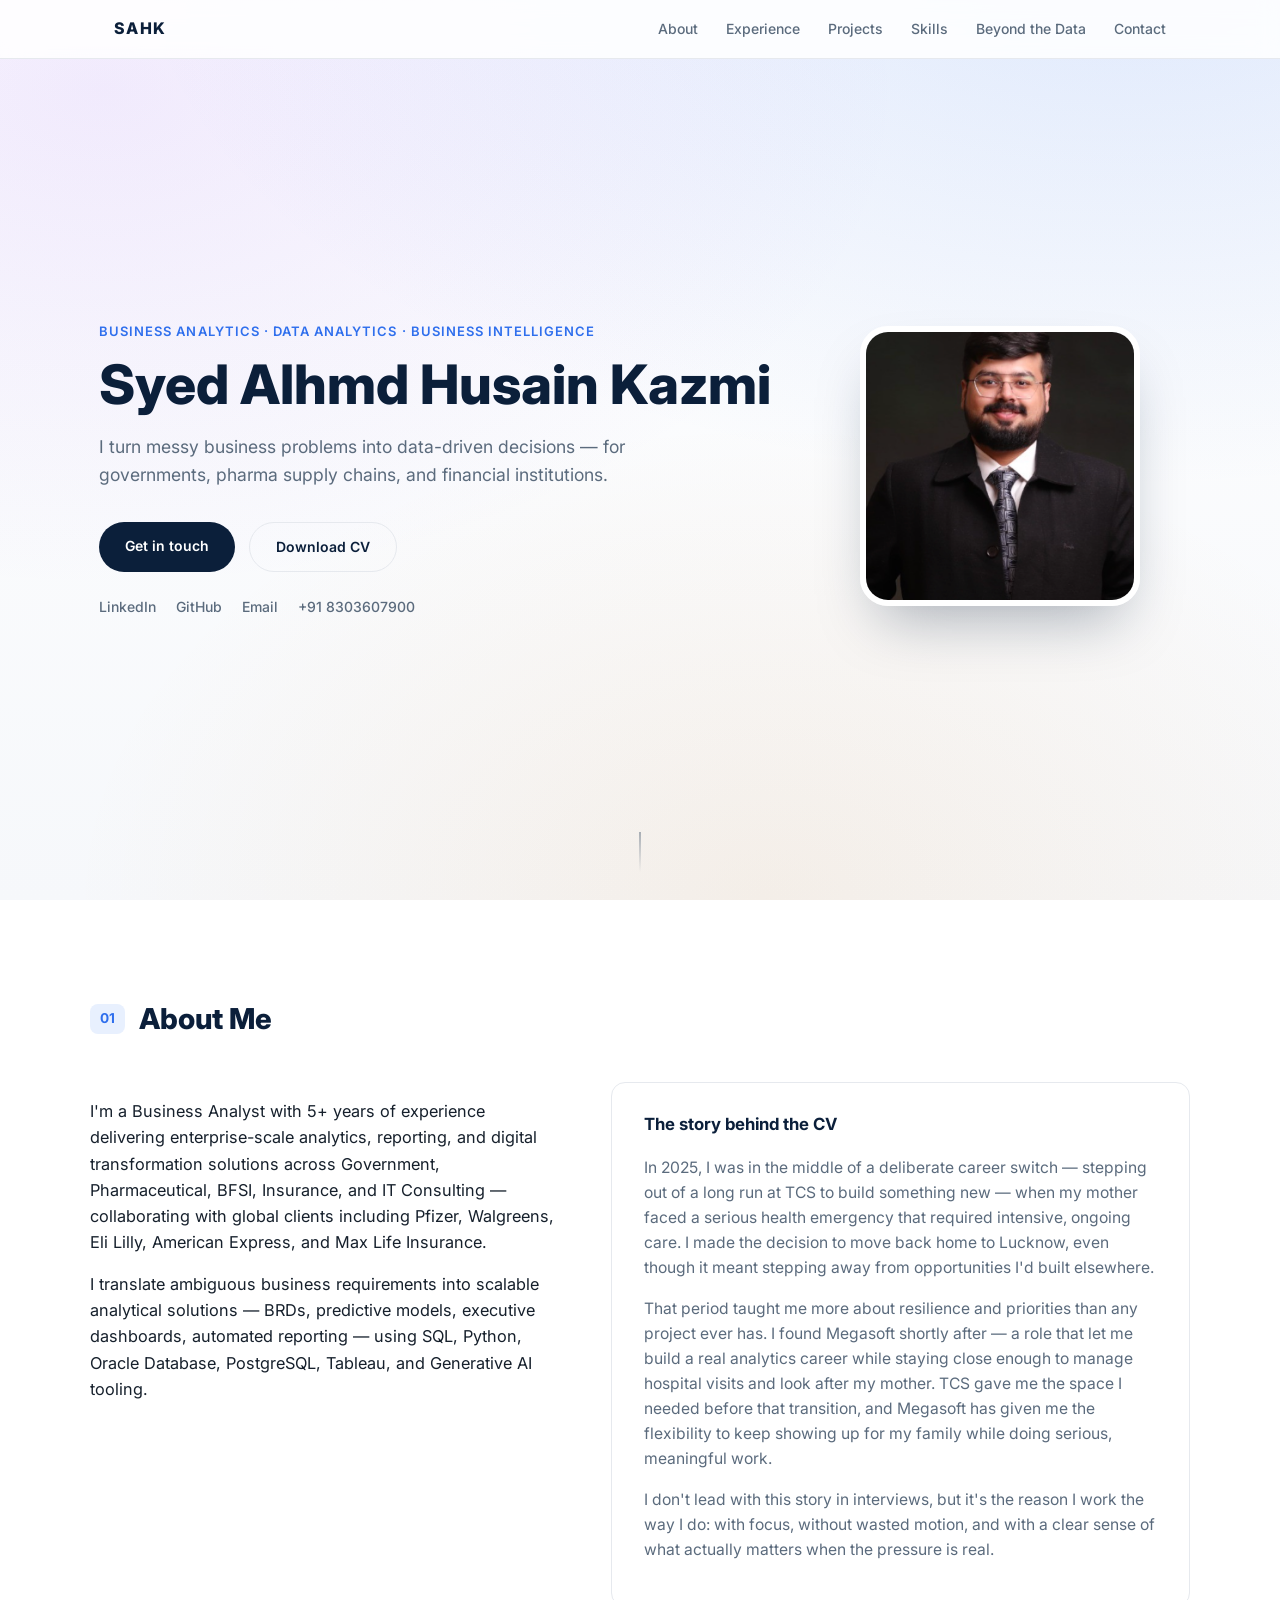
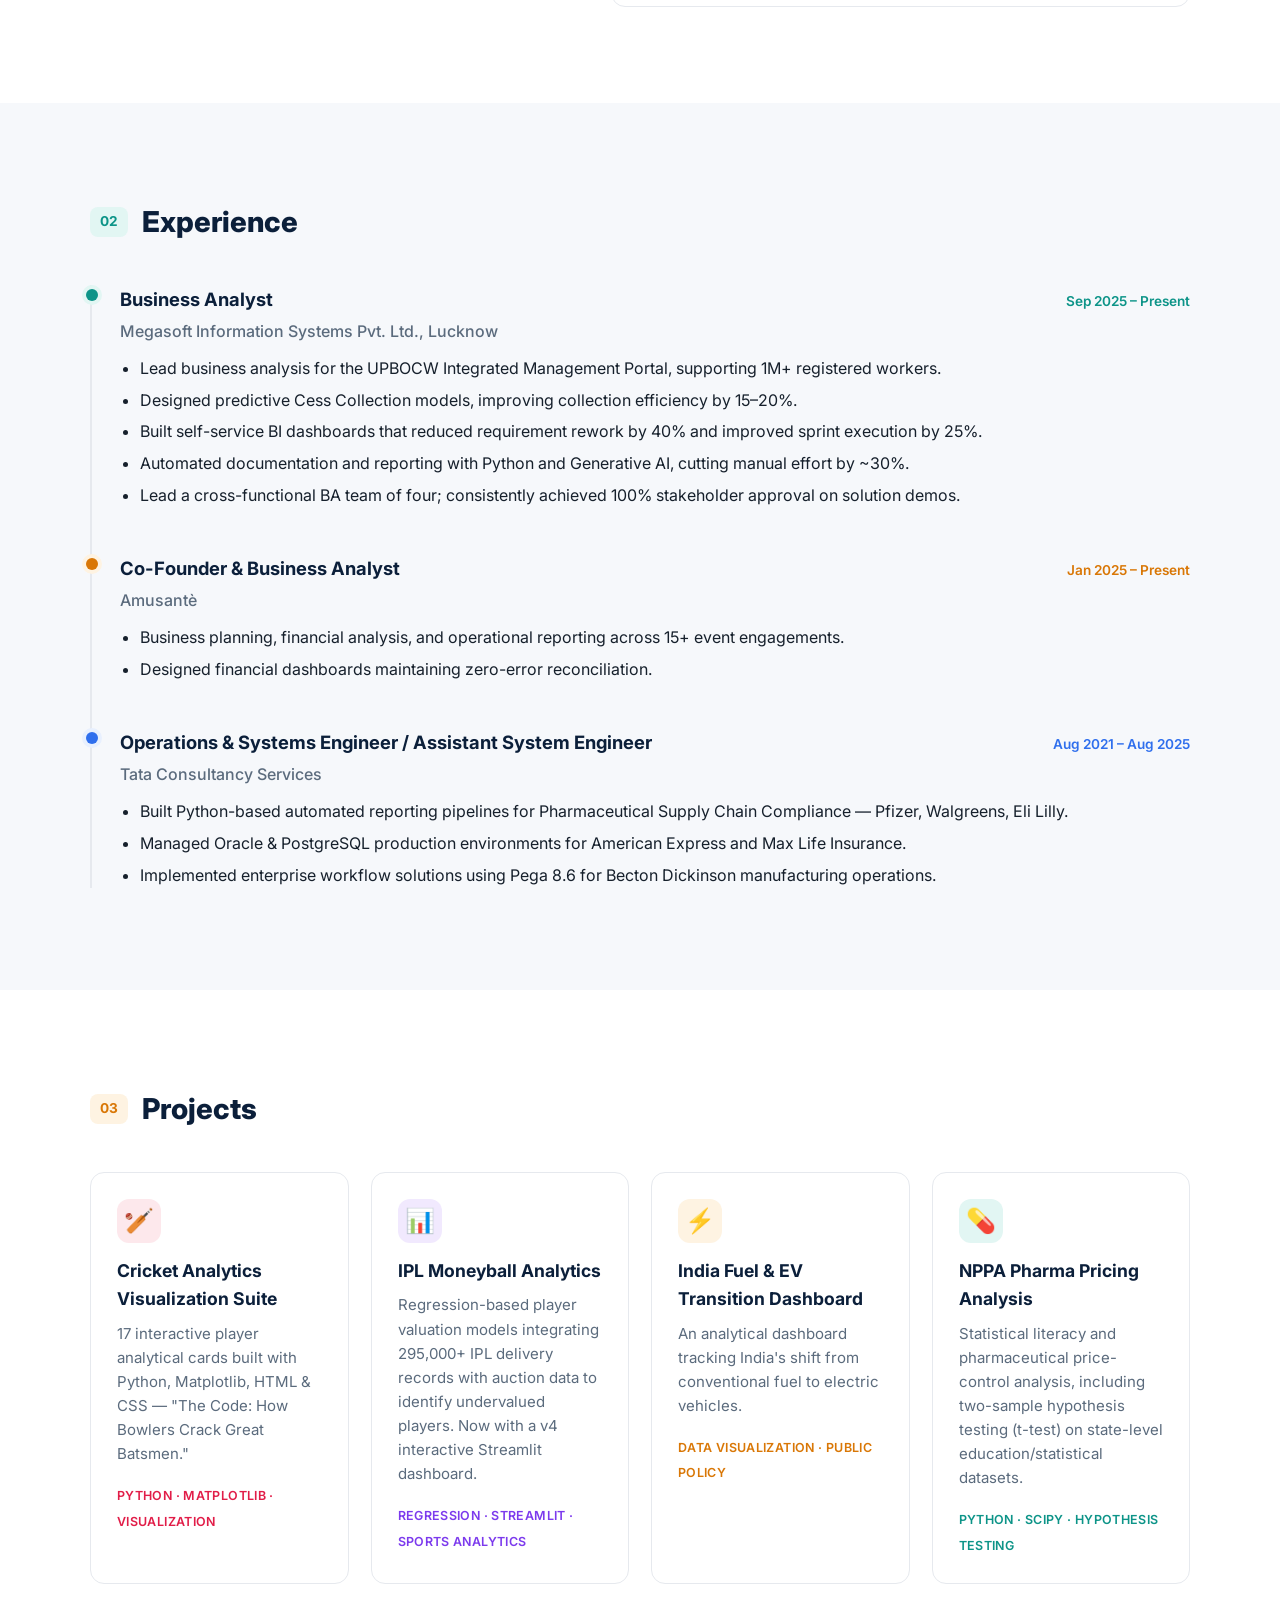
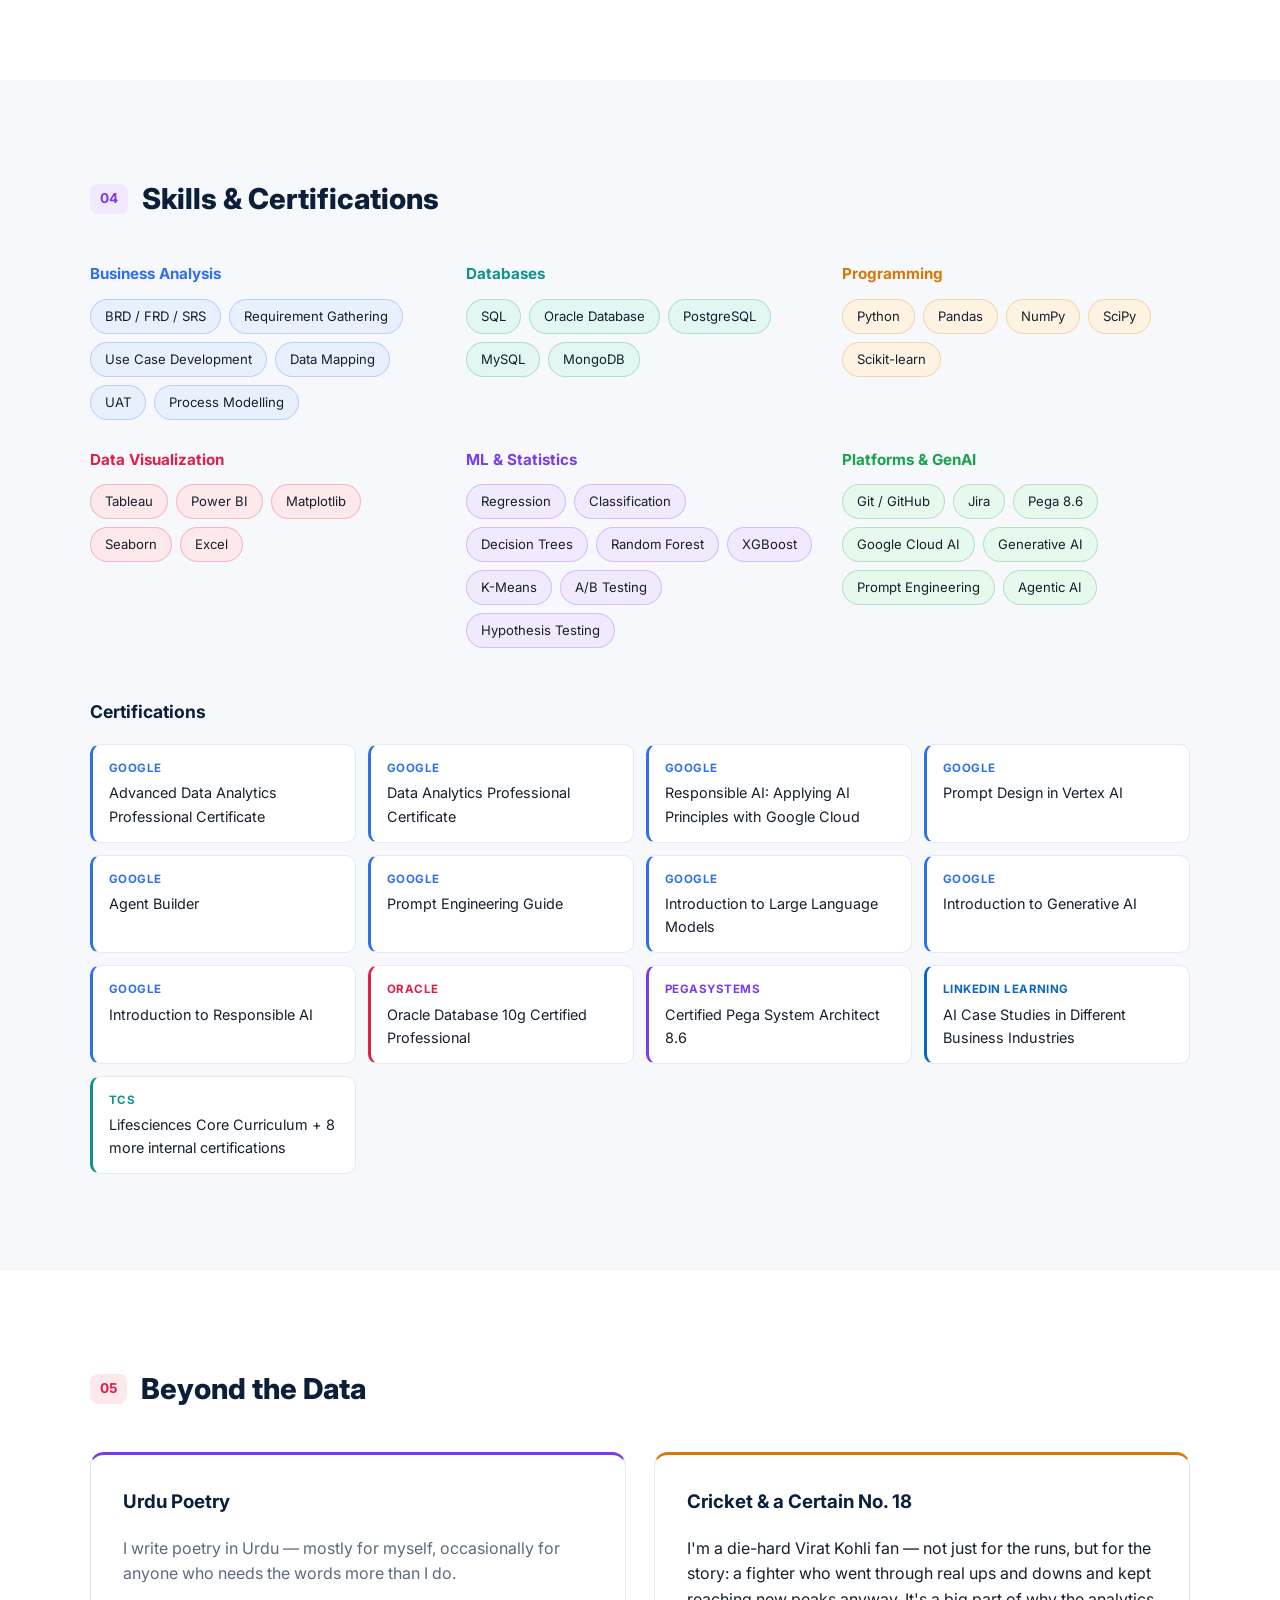
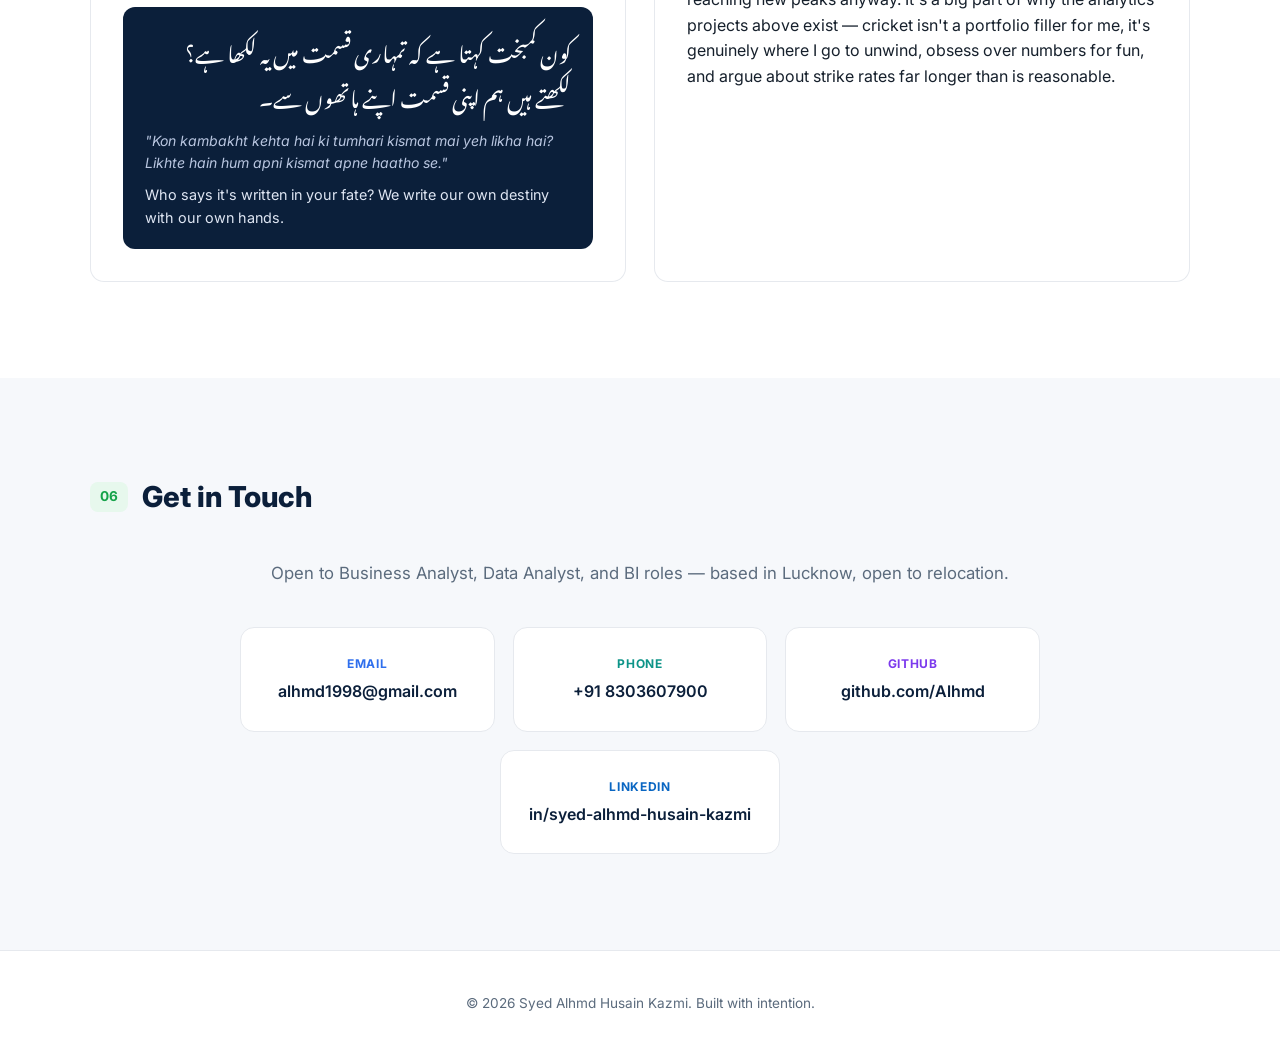
==== index.html @ 547f96f0 "Initial commit: personal portfolio site Business Analyst / Data Analyst / BI portfolio for Syed Alhm" ====
<!DOCTYPE html>
<html lang="en">
<head>
<meta charset="UTF-8">
<meta name="viewport" content="width=device-width, initial-scale=1.0">
<title>Syed Alhmd Husain Kazmi — Business Analyst | Data Analyst | BI</title>
<meta name="description" content="Portfolio of Syed Alhmd Husain Kazmi — Business Analyst, Data Analyst, and Business Intelligence professional.">
<link rel="preconnect" href="https://fonts.googleapis.com">
<link href="https://fonts.googleapis.com/css2?family=Inter:wght@400;500;600;700;800&family=Noto+Nastaliq+Urdu:wght@400;700&display=swap" rel="stylesheet">
<link rel="stylesheet" href="style.css">
</head>
<body>

<nav id="navbar">
  <div class="nav-inner">
    <span class="nav-logo">SAHK</span>
    <ul class="nav-links">
      <li><a href="#about">About</a></li>
      <li><a href="#experience">Experience</a></li>
      <li><a href="#projects">Projects</a></li>
      <li><a href="#skills">Skills</a></li>
      <li><a href="#beyond">Beyond the Data</a></li>
      <li><a href="#contact">Contact</a></li>
    </ul>
    <button id="navToggle" aria-label="Toggle menu">&#9776;</button>
  </div>
</nav>

<header class="hero">
  <div class="hero-inner">
    <div class="hero-text">
      <p class="eyebrow">Business Analytics &middot; Data Analytics &middot; Business Intelligence</p>
      <h1>Syed Alhmd Husain Kazmi</h1>
      <p class="hero-sub">I turn messy business problems into data-driven decisions — for governments, pharma supply chains, and financial institutions.</p>
      <div class="hero-cta">
        <a href="#contact" class="btn btn-primary">Get in touch</a>
        <a href="assets/SAHK_CV.pdf" class="btn btn-outline" download>Download CV</a>
      </div>
      <div class="hero-links">
        <a href="https://www.linkedin.com/in/syed-alhmd-husain-kazmi-605803173" target="_blank" rel="noopener">LinkedIn</a>
        <a href="https://github.com/Alhmd" target="_blank" rel="noopener">GitHub</a>
        <a href="mailto:alhmd1998@gmail.com">Email</a>
        <a href="tel:+918303607900">+91 8303607900</a>
      </div>
    </div>
    <div class="hero-photo">
      <img src="assets/profile.png" alt="Syed Alhmd Husain Kazmi">
    </div>
  </div>
  <div class="hero-scroll">
    <span></span>
  </div>
</header>

<main>

<section id="about" class="section">
  <div class="section-inner">
    <h2 class="section-title"><span class="tag">01</span> About Me</h2>
    <div class="about-grid">
      <div class="about-summary">
        <p>I'm a Business Analyst with 5+ years of experience delivering enterprise-scale analytics, reporting, and digital transformation solutions across Government, Pharmaceutical, BFSI, Insurance, and IT Consulting — collaborating with global clients including Pfizer, Walgreens, Eli Lilly, American Express, and Max Life Insurance.</p>
        <p>I translate ambiguous business requirements into scalable analytical solutions — BRDs, predictive models, executive dashboards, automated reporting — using SQL, Python, Oracle Database, PostgreSQL, Tableau, and Generative AI tooling.</p>
      </div>
      <div class="about-story">
        <h3>The story behind the CV</h3>
        <p>In 2025, I was in the middle of a deliberate career switch — stepping out of a long run at TCS to build something new — when my mother faced a serious health emergency that required intensive, ongoing care. I made the decision to move back home to Lucknow, even though it meant stepping away from opportunities I'd built elsewhere.</p>
        <p>That period taught me more about resilience and priorities than any project ever has. I found Megasoft shortly after — a role that let me build a real analytics career while staying close enough to manage hospital visits and look after my mother. TCS gave me the space I needed before that transition, and Megasoft has given me the flexibility to keep showing up for my family while doing serious, meaningful work.</p>
        <p>I don't lead with this story in interviews, but it's the reason I work the way I do: with focus, without wasted motion, and with a clear sense of what actually matters when the pressure is real.</p>
      </div>
    </div>
  </div>
</section>

<section id="experience" class="section section-alt">
  <div class="section-inner">
    <h2 class="section-title"><span class="tag">02</span> Experience</h2>
    <div class="timeline">

      <div class="timeline-item">
        <div class="timeline-marker"></div>
        <div class="timeline-content">
          <div class="timeline-head">
            <h3>Business Analyst</h3>
            <span class="timeline-date">Sep 2025 &ndash; Present</span>
          </div>
          <p class="timeline-org">Megasoft Information Systems Pvt. Ltd., Lucknow</p>
          <ul>
            <li>Lead business analysis for the UPBOCW Integrated Management Portal, supporting 1M+ registered workers.</li>
            <li>Designed predictive Cess Collection models, improving collection efficiency by 15&ndash;20%.</li>
            <li>Built self-service BI dashboards that reduced requirement rework by 40% and improved sprint execution by 25%.</li>
            <li>Automated documentation and reporting with Python and Generative AI, cutting manual effort by ~30%.</li>
            <li>Lead a cross-functional BA team of four; consistently achieved 100% stakeholder approval on solution demos.</li>
          </ul>
        </div>
      </div>

      <div class="timeline-item">
        <div class="timeline-marker"></div>
        <div class="timeline-content">
          <div class="timeline-head">
            <h3>Co-Founder &amp; Business Analyst</h3>
            <span class="timeline-date">Jan 2025 &ndash; Present</span>
          </div>
          <p class="timeline-org">Amusant&egrave;</p>
          <ul>
            <li>Business planning, financial analysis, and operational reporting across 15+ event engagements.</li>
            <li>Designed financial dashboards maintaining zero-error reconciliation.</li>
          </ul>
        </div>
      </div>

      <div class="timeline-item">
        <div class="timeline-marker"></div>
        <div class="timeline-content">
          <div class="timeline-head">
            <h3>Operations &amp; Systems Engineer / Assistant System Engineer</h3>
            <span class="timeline-date">Aug 2021 &ndash; Aug 2025</span>
          </div>
          <p class="timeline-org">Tata Consultancy Services</p>
          <ul>
            <li>Built Python-based automated reporting pipelines for Pharmaceutical Supply Chain Compliance &mdash; Pfizer, Walgreens, Eli Lilly.</li>
            <li>Managed Oracle &amp; PostgreSQL production environments for American Express and Max Life Insurance.</li>
            <li>Implemented enterprise workflow solutions using Pega 8.6 for Becton Dickinson manufacturing operations.</li>
          </ul>
        </div>
      </div>

    </div>
  </div>
</section>

<section id="projects" class="section">
  <div class="section-inner">
    <h2 class="section-title"><span class="tag">03</span> Projects</h2>
    <div class="project-grid">

      <a class="project-card" href="https://github.com/Alhmd/cricket-analytics" target="_blank" rel="noopener">
        <div class="project-card-top">
          <span class="project-icon icon-coral">🏏</span>
          <span class="project-link-arrow">&rarr;</span>
        </div>
        <h3>Cricket Analytics Visualization Suite</h3>
        <p>17 interactive player analytical cards built with Python, Matplotlib, HTML &amp; CSS &mdash; "The Code: How Bowlers Crack Great Batsmen."</p>
        <span class="project-tag tag-coral">Python &middot; Matplotlib &middot; Visualization</span>
      </a>

      <a class="project-card" href="https://github.com/Alhmd/ipl-moneyball" target="_blank" rel="noopener">
        <div class="project-card-top">
          <span class="project-icon icon-violet">📊</span>
          <span class="project-link-arrow">&rarr;</span>
        </div>
        <h3>IPL Moneyball Analytics</h3>
        <p>Regression-based player valuation models integrating 295,000+ IPL delivery records with auction data to identify undervalued players. Now with a v4 interactive Streamlit dashboard.</p>
        <span class="project-tag tag-violet">Regression &middot; Streamlit &middot; Sports Analytics</span>
      </a>

      <a class="project-card" href="https://github.com/Alhmd/india-fuel-ev" target="_blank" rel="noopener">
        <div class="project-card-top">
          <span class="project-icon icon-amber">⚡</span>
          <span class="project-link-arrow">&rarr;</span>
        </div>
        <h3>India Fuel &amp; EV Transition Dashboard</h3>
        <p>An analytical dashboard tracking India's shift from conventional fuel to electric vehicles.</p>
        <span class="project-tag tag-amber">Data Visualization &middot; Public Policy</span>
      </a>

      <div class="project-card project-card-static">
        <div class="project-card-top">
          <span class="project-icon icon-teal">💊</span>
        </div>
        <h3>NPPA Pharma Pricing Analysis</h3>
        <p>Statistical literacy and pharmaceutical price-control analysis, including two-sample hypothesis testing (t-test) on state-level education/statistical datasets.</p>
        <span class="project-tag tag-teal">Python &middot; SciPy &middot; Hypothesis Testing</span>
      </div>

    </div>
  </div>
</section>

<section id="skills" class="section section-alt">
  <div class="section-inner">
    <h2 class="section-title"><span class="tag">04</span> Skills &amp; Certifications</h2>

    <div class="skills-grid">
      <div class="skill-group skill-blue">
        <h3>Business Analysis</h3>
        <div class="pill-row">
          <span class="pill">BRD / FRD / SRS</span>
          <span class="pill">Requirement Gathering</span>
          <span class="pill">Use Case Development</span>
          <span class="pill">Data Mapping</span>
          <span class="pill">UAT</span>
          <span class="pill">Process Modelling</span>
        </div>
      </div>
      <div class="skill-group skill-teal">
        <h3>Databases</h3>
        <div class="pill-row">
          <span class="pill">SQL</span>
          <span class="pill">Oracle Database</span>
          <span class="pill">PostgreSQL</span>
          <span class="pill">MySQL</span>
          <span class="pill">MongoDB</span>
        </div>
      </div>
      <div class="skill-group skill-amber">
        <h3>Programming</h3>
        <div class="pill-row">
          <span class="pill">Python</span>
          <span class="pill">Pandas</span>
          <span class="pill">NumPy</span>
          <span class="pill">SciPy</span>
          <span class="pill">Scikit-learn</span>
        </div>
      </div>
      <div class="skill-group skill-coral">
        <h3>Data Visualization</h3>
        <div class="pill-row">
          <span class="pill">Tableau</span>
          <span class="pill">Power BI</span>
          <span class="pill">Matplotlib</span>
          <span class="pill">Seaborn</span>
          <span class="pill">Excel</span>
        </div>
      </div>
      <div class="skill-group skill-violet">
        <h3>ML &amp; Statistics</h3>
        <div class="pill-row">
          <span class="pill">Regression</span>
          <span class="pill">Classification</span>
          <span class="pill">Decision Trees</span>
          <span class="pill">Random Forest</span>
          <span class="pill">XGBoost</span>
          <span class="pill">K-Means</span>
          <span class="pill">A/B Testing</span>
          <span class="pill">Hypothesis Testing</span>
        </div>
      </div>
      <div class="skill-group skill-green">
        <h3>Platforms &amp; GenAI</h3>
        <div class="pill-row">
          <span class="pill">Git / GitHub</span>
          <span class="pill">Jira</span>
          <span class="pill">Pega 8.6</span>
          <span class="pill">Google Cloud AI</span>
          <span class="pill">Generative AI</span>
          <span class="pill">Prompt Engineering</span>
          <span class="pill">Agentic AI</span>
        </div>
      </div>
    </div>

    <h3 class="cert-heading">Certifications</h3>
    <div class="cert-grid">
      <div class="cert-item"><span class="cert-org cert-google">Google</span>Advanced Data Analytics Professional Certificate</div>
      <div class="cert-item"><span class="cert-org cert-google">Google</span>Data Analytics Professional Certificate</div>
      <div class="cert-item"><span class="cert-org cert-google">Google</span>Responsible AI: Applying AI Principles with Google Cloud</div>
      <div class="cert-item"><span class="cert-org cert-google">Google</span>Prompt Design in Vertex AI</div>
      <div class="cert-item"><span class="cert-org cert-google">Google</span>Agent Builder</div>
      <div class="cert-item"><span class="cert-org cert-google">Google</span>Prompt Engineering Guide</div>
      <div class="cert-item"><span class="cert-org cert-google">Google</span>Introduction to Large Language Models</div>
      <div class="cert-item"><span class="cert-org cert-google">Google</span>Introduction to Generative AI</div>
      <div class="cert-item"><span class="cert-org cert-google">Google</span>Introduction to Responsible AI</div>
      <div class="cert-item"><span class="cert-org cert-oracle">Oracle</span>Oracle Database 10g Certified Professional</div>
      <div class="cert-item"><span class="cert-org cert-pega">Pegasystems</span>Certified Pega System Architect 8.6</div>
      <div class="cert-item"><span class="cert-org cert-linkedin">LinkedIn Learning</span>AI Case Studies in Different Business Industries</div>
      <div class="cert-item"><span class="cert-org cert-tcs">TCS</span>Lifesciences Core Curriculum + 8 more internal certifications</div>
    </div>
  </div>
</section>

<section id="beyond" class="section">
  <div class="section-inner">
    <h2 class="section-title"><span class="tag">05</span> Beyond the Data</h2>
    <div class="beyond-grid">

      <div class="beyond-card">
        <h3>Urdu Poetry</h3>
        <p class="beyond-lead">I write poetry in Urdu — mostly for myself, occasionally for anyone who needs the words more than I do.</p>
        <blockquote class="urdu-quote">
          <p class="urdu" lang="ur" dir="rtl">کون کمبخت کہتا ہے کہ تمہاری قسمت میں یہ لکھا ہے؟<br>لکھتے ہیں ہم اپنی قسمت اپنے ہاتھوں سے۔</p>
          <p class="translit">"Kon kambakht kehta hai ki tumhari kismat mai yeh likha hai? Likhte hain hum apni kismat apne haatho se."</p>
          <p class="translation">Who says it's written in your fate? We write our own destiny with our own hands.</p>
        </blockquote>
      </div>

      <div class="beyond-card">
        <h3>Cricket &amp; a Certain No. 18</h3>
        <p>I'm a die-hard Virat Kohli fan &mdash; not just for the runs, but for the story: a fighter who went through real ups and downs and kept reaching new peaks anyway. It's a big part of why the analytics projects above exist &mdash; cricket isn't a portfolio filler for me, it's genuinely where I go to unwind, obsess over numbers for fun, and argue about strike rates far longer than is reasonable.</p>
      </div>

    </div>
  </div>
</section>

<section id="contact" class="section section-alt">
  <div class="section-inner contact-inner">
    <h2 class="section-title"><span class="tag">06</span> Get in Touch</h2>
    <p class="contact-lead">Open to Business Analyst, Data Analyst, and BI roles &mdash; based in Lucknow, open to relocation.</p>
    <div class="contact-grid">
      <a href="mailto:alhmd1998@gmail.com" class="contact-card contact-1">
        <span class="contact-label">Email</span>
        <span class="contact-value">alhmd1998@gmail.com</span>
      </a>
      <a href="tel:+918303607900" class="contact-card contact-2">
        <span class="contact-label">Phone</span>
        <span class="contact-value">+91 8303607900</span>
      </a>
      <a href="https://github.com/Alhmd" target="_blank" rel="noopener" class="contact-card contact-4">
        <span class="contact-label">GitHub</span>
        <span class="contact-value">github.com/Alhmd</span>
      </a>
      <a href="https://www.linkedin.com/in/syed-alhmd-husain-kazmi-605803173" target="_blank" rel="noopener" class="contact-card contact-3">
        <span class="contact-label">LinkedIn</span>
        <span class="contact-value">in/syed-alhmd-husain-kazmi</span>
      </a>
    </div>
  </div>
</section>

</main>

<footer class="site-footer">
  <p>&copy; <span id="year"></span> Syed Alhmd Husain Kazmi. Built with intention.</p>
</footer>

<script src="script.js"></script>
</body>
</html>
---- style.css ----
:root {
  --navy: #0b1f3a;
  --navy-deep: #060f1f;
  --accent: #2f6fed;
  --accent-soft: #e8f0fe;
  --ink: #16202c;
  --muted: #5b6b7d;
  --line: #e6e9ee;
  --paper: #ffffff;
  --paper-alt: #f6f8fb;
  --radius: 14px;
  --maxw: 1100px;

  /* Extended accent palette */
  --blue: #2f6fed;       --blue-soft: #e8f0fe;
  --teal: #0d9488;       --teal-soft: #e2f6f3;
  --amber: #d97706;      --amber-soft: #fef3e2;
  --coral: #e11d48;      --coral-soft: #fde8ec;
  --violet: #7c3aed;     --violet-soft: #f1e9fe;
  --green: #16a34a;      --green-soft: #e7f8ed;
}

* { box-sizing: border-box; }
html { scroll-behavior: smooth; }

body {
  margin: 0;
  font-family: 'Inter', -apple-system, BlinkMacSystemFont, sans-serif;
  color: var(--ink);
  background: var(--paper);
  line-height: 1.6;
}

a { color: inherit; text-decoration: none; }

/* Nav */
#navbar {
  position: fixed;
  top: 0; left: 0; right: 0;
  z-index: 100;
  background: rgba(255,255,255,0.85);
  backdrop-filter: blur(10px);
  border-bottom: 1px solid var(--line);
}
.nav-inner {
  max-width: var(--maxw);
  margin: 0 auto;
  padding: 16px 24px;
  display: flex;
  align-items: center;
  justify-content: space-between;
}
.nav-logo {
  font-weight: 800;
  letter-spacing: 0.08em;
  color: var(--navy);
}
.nav-links {
  list-style: none;
  display: flex;
  gap: 28px;
  margin: 0; padding: 0;
}
.nav-links a {
  font-size: 14px;
  font-weight: 500;
  color: var(--muted);
  transition: color 0.15s;
}
.nav-links a:hover { color: var(--accent); }
#navToggle {
  display: none;
  background: none;
  border: none;
  font-size: 22px;
  cursor: pointer;
  color: var(--navy);
}

@media (max-width: 780px) {
  .nav-links {
    position: fixed;
    top: 58px; right: 0;
    background: var(--paper);
    flex-direction: column;
    gap: 0;
    width: 220px;
    border: 1px solid var(--line);
    border-radius: 0 0 0 12px;
    transform: translateX(100%);
    transition: transform 0.25s ease;
  }
  .nav-links.open { transform: translateX(0); }
  .nav-links li { padding: 14px 20px; border-bottom: 1px solid var(--line); }
  #navToggle { display: block; }
}

/* Hero */
.hero {
  position: relative;
  min-height: 100vh;
  display: flex;
  align-items: center;
  background:
    radial-gradient(1000px 560px at 88% -8%, rgba(47,111,237,0.16), transparent),
    radial-gradient(800px 500px at 8% 10%, rgba(124,58,237,0.10), transparent),
    radial-gradient(700px 480px at 60% 100%, rgba(217,119,6,0.08), transparent),
    linear-gradient(180deg, #ffffff 0%, #f6f8fb 100%);
  padding: 100px 24px 60px;
}
.hero-inner {
  max-width: var(--maxw);
  margin: 0 auto;
  display: grid;
  grid-template-columns: 1.3fr 0.7fr;
  gap: 48px;
  align-items: center;
}
.eyebrow {
  color: var(--accent);
  font-weight: 600;
  font-size: 13px;
  letter-spacing: 0.08em;
  text-transform: uppercase;
  margin: 0 0 14px;
}
.hero h1 {
  font-size: clamp(2.2rem, 5vw, 3.4rem);
  font-weight: 800;
  margin: 0 0 18px;
  color: var(--navy);
  line-height: 1.1;
}
.hero-sub {
  font-size: 1.1rem;
  color: var(--muted);
  max-width: 560px;
  margin: 0 0 32px;
}
.hero-cta { display: flex; gap: 14px; flex-wrap: wrap; margin-bottom: 24px; }
.btn {
  display: inline-block;
  padding: 13px 26px;
  border-radius: 999px;
  font-weight: 600;
  font-size: 14px;
  transition: transform 0.15s, box-shadow 0.15s;
}
.btn-primary {
  background: var(--navy);
  color: #fff;
}
.btn-primary:hover { transform: translateY(-2px); box-shadow: 0 10px 20px rgba(11,31,58,0.25); }
.btn-outline {
  border: 1.5px solid var(--line);
  color: var(--navy);
}
.btn-outline:hover { border-color: var(--accent); color: var(--accent); }
.hero-links { display: flex; gap: 20px; flex-wrap: wrap; }
.hero-links a {
  font-size: 14px;
  font-weight: 500;
  color: var(--muted);
  border-bottom: 1px solid transparent;
}
.hero-links a:hover { color: var(--accent); border-color: var(--accent); }

.hero-photo {
  justify-self: center;
}
.hero-photo img {
  width: 280px;
  height: 280px;
  object-fit: cover;
  border-radius: 28px;
  box-shadow: 0 30px 60px -20px rgba(11,31,58,0.35);
  border: 6px solid #fff;
}

.hero-scroll {
  position: absolute;
  bottom: 28px; left: 50%;
  transform: translateX(-50%);
}
.hero-scroll span {
  display: block;
  width: 1px; height: 40px;
  background: linear-gradient(var(--muted), transparent);
  animation: scrollpulse 1.8s infinite;
}
@keyframes scrollpulse {
  0% { opacity: 0.2; }
  50% { opacity: 1; }
  100% { opacity: 0.2; }
}

@media (max-width: 780px) {
  .hero-inner { grid-template-columns: 1fr; text-align: center; }
  .hero-cta, .hero-links { justify-content: center; }
  .hero-photo img { width: 200px; height: 200px; }
}

/* Sections */
.section { padding: 96px 24px; }
.section-alt { background: var(--paper-alt); }
.section-inner { max-width: var(--maxw); margin: 0 auto; }
.section-title {
  display: flex;
  align-items: center;
  gap: 14px;
  font-size: 1.8rem;
  font-weight: 800;
  color: var(--navy);
  margin: 0 0 40px;
}
.tag {
  font-size: 0.85rem;
  font-weight: 700;
  color: var(--accent);
  background: var(--accent-soft);
  padding: 4px 10px;
  border-radius: 8px;
}
main .section:nth-of-type(1) .tag { color: var(--blue);   background: var(--blue-soft); }
main .section:nth-of-type(2) .tag { color: var(--teal);   background: var(--teal-soft); }
main .section:nth-of-type(3) .tag { color: var(--amber);  background: var(--amber-soft); }
main .section:nth-of-type(4) .tag { color: var(--violet); background: var(--violet-soft); }
main .section:nth-of-type(5) .tag { color: var(--coral);  background: var(--coral-soft); }
main .section:nth-of-type(6) .tag { color: var(--green);  background: var(--green-soft); }

/* About */
.about-grid {
  display: grid;
  grid-template-columns: 0.9fr 1.1fr;
  gap: 48px;
}
.about-summary p { color: var(--ink); font-size: 1.02rem; }
.about-story {
  background: var(--paper);
  border: 1px solid var(--line);
  border-radius: var(--radius);
  padding: 28px 32px;
}
.about-story h3 {
  margin-top: 0;
  color: var(--navy);
  font-size: 1.05rem;
}
.about-story p { color: var(--muted); font-size: 0.98rem; }
@media (max-width: 900px) {
  .about-grid { grid-template-columns: 1fr; }
}

/* Timeline */
.timeline { position: relative; padding-left: 28px; border-left: 2px solid var(--line); }
.timeline-item { position: relative; margin-bottom: 46px; }
.timeline-item:last-child { margin-bottom: 0; }
.timeline-marker {
  position: absolute;
  left: -34px; top: 4px;
  width: 12px; height: 12px;
  border-radius: 50%;
  background: var(--accent);
  box-shadow: 0 0 0 4px var(--accent-soft);
}
.timeline-item:nth-of-type(1) .timeline-marker { background: var(--teal);  box-shadow: 0 0 0 4px var(--teal-soft); }
.timeline-item:nth-of-type(2) .timeline-marker { background: var(--amber); box-shadow: 0 0 0 4px var(--amber-soft); }
.timeline-item:nth-of-type(3) .timeline-marker { background: var(--blue);  box-shadow: 0 0 0 4px var(--blue-soft); }
.timeline-item:nth-of-type(1) .timeline-date { color: var(--teal); }
.timeline-item:nth-of-type(2) .timeline-date { color: var(--amber); }
.timeline-item:nth-of-type(3) .timeline-date { color: var(--blue); }
.timeline-head {
  display: flex;
  justify-content: space-between;
  align-items: baseline;
  flex-wrap: wrap;
  gap: 8px;
}
.timeline-head h3 { margin: 0; color: var(--navy); font-size: 1.15rem; }
.timeline-date { font-size: 0.85rem; color: var(--accent); font-weight: 600; }
.timeline-org { margin: 4px 0 12px; color: var(--muted); font-weight: 500; }
.timeline-content ul { margin: 0; padding-left: 20px; color: var(--ink); }
.timeline-content li { margin-bottom: 6px; }

/* Projects */
.project-grid {
  display: grid;
  grid-template-columns: repeat(auto-fit, minmax(250px, 1fr));
  gap: 22px;
}
.project-card {
  display: block;
  background: var(--paper);
  border: 1px solid var(--line);
  border-radius: var(--radius);
  padding: 26px;
  transition: transform 0.18s, box-shadow 0.18s, border-color 0.18s;
}
.project-card:hover {
  transform: translateY(-4px);
  box-shadow: 0 20px 40px -24px rgba(11,31,58,0.3);
  border-color: var(--accent);
}
.project-card-static { cursor: default; }
.project-card-static:hover { transform: none; box-shadow: none; border-color: var(--line); }
.project-card-top {
  display: flex;
  justify-content: space-between;
  align-items: center;
  margin-bottom: 14px;
}
.project-icon {
  font-size: 1.5rem;
  width: 44px; height: 44px;
  display: flex; align-items: center; justify-content: center;
  border-radius: 12px;
  background: var(--paper-alt);
}
.icon-coral  { background: var(--coral-soft); }
.icon-violet { background: var(--violet-soft); }
.icon-amber  { background: var(--amber-soft); }
.icon-teal   { background: var(--teal-soft); }
.project-link-arrow {
  color: var(--accent);
  font-weight: 700;
  opacity: 0;
  transform: translateX(-6px);
  transition: all 0.18s;
}
.project-card:hover .project-link-arrow { opacity: 1; transform: translateX(0); }
.project-card h3 { margin: 0 0 8px; font-size: 1.1rem; color: var(--navy); }
.project-card p { margin: 0 0 16px; color: var(--muted); font-size: 0.94rem; }
.project-tag {
  font-size: 0.78rem;
  font-weight: 600;
  color: var(--accent);
  text-transform: uppercase;
  letter-spacing: 0.03em;
}
.tag-coral  { color: var(--coral); }
.tag-violet { color: var(--violet); }
.tag-amber  { color: var(--amber); }
.tag-teal   { color: var(--teal); }

.project-card:hover { border-color: var(--accent); }
.project-card:has(.icon-coral):hover  { border-color: var(--coral); }
.project-card:has(.icon-violet):hover { border-color: var(--violet); }
.project-card:has(.icon-amber):hover  { border-color: var(--amber); }
.project-card:has(.icon-teal):hover   { border-color: var(--teal); }
.project-card:has(.icon-coral):hover  .project-link-arrow { color: var(--coral); }
.project-card:has(.icon-violet):hover .project-link-arrow { color: var(--violet); }
.project-card:has(.icon-amber):hover  .project-link-arrow { color: var(--amber); }

/* Skills */
.skills-grid {
  display: grid;
  grid-template-columns: repeat(auto-fit, minmax(280px, 1fr));
  gap: 28px;
  margin-bottom: 50px;
}
.skill-group h3 { color: var(--navy); font-size: 0.95rem; margin: 0 0 12px; }
.pill-row { display: flex; flex-wrap: wrap; gap: 8px; }
.pill {
  background: var(--paper);
  border: 1px solid var(--line);
  padding: 6px 14px;
  border-radius: 999px;
  font-size: 0.82rem;
  color: var(--ink);
}

.skill-blue h3   { color: var(--blue); }
.skill-teal h3   { color: var(--teal); }
.skill-amber h3  { color: var(--amber); }
.skill-coral h3  { color: var(--coral); }
.skill-violet h3 { color: var(--violet); }
.skill-green h3  { color: var(--green); }

.skill-blue .pill   { background: var(--blue-soft);   border-color: rgba(47,111,237,0.25); }
.skill-teal .pill   { background: var(--teal-soft);   border-color: rgba(13,148,136,0.25); }
.skill-amber .pill  { background: var(--amber-soft);  border-color: rgba(217,119,6,0.25); }
.skill-coral .pill  { background: var(--coral-soft);  border-color: rgba(225,29,72,0.25); }
.skill-violet .pill { background: var(--violet-soft); border-color: rgba(124,58,237,0.25); }
.skill-green .pill  { background: var(--green-soft);  border-color: rgba(22,163,74,0.25); }
.cert-heading { color: var(--navy); font-size: 1.1rem; margin-bottom: 18px; }
.cert-grid {
  display: grid;
  grid-template-columns: repeat(auto-fit, minmax(260px, 1fr));
  gap: 12px;
}
.cert-item {
  background: var(--paper);
  border: 1px solid var(--line);
  border-radius: 10px;
  padding: 14px 16px;
  font-size: 0.9rem;
}
.cert-org {
  display: block;
  font-size: 0.72rem;
  font-weight: 700;
  color: var(--accent);
  text-transform: uppercase;
  letter-spacing: 0.04em;
  margin-bottom: 4px;
}
.cert-google   { color: var(--blue); }
.cert-oracle   { color: var(--coral); }
.cert-pega     { color: var(--violet); }
.cert-linkedin { color: #0a66c2; }
.cert-tcs      { color: var(--teal); }

.cert-item { border-left: 3px solid var(--line); }
.cert-item:has(.cert-google)   { border-left-color: var(--blue); }
.cert-item:has(.cert-oracle)   { border-left-color: var(--coral); }
.cert-item:has(.cert-pega)     { border-left-color: var(--violet); }
.cert-item:has(.cert-linkedin) { border-left-color: #0a66c2; }
.cert-item:has(.cert-tcs)      { border-left-color: var(--teal); }

/* Beyond */
.beyond-grid {
  display: grid;
  grid-template-columns: 1fr 1fr;
  gap: 28px;
}
.beyond-card {
  background: var(--paper);
  border: 1px solid var(--line);
  border-top: 3px solid var(--line);
  border-radius: var(--radius);
  padding: 32px;
}
.beyond-card:nth-of-type(1) { border-top-color: var(--violet); }
.beyond-card:nth-of-type(2) { border-top-color: var(--amber); }
.beyond-card h3 { margin-top: 0; color: var(--navy); }
.beyond-lead { color: var(--muted); }
.urdu-quote {
  margin: 20px 0 0;
  padding: 20px 22px;
  background: var(--navy);
  border-radius: 12px;
  color: #fff;
}
.urdu {
  font-family: 'Noto Nastaliq Urdu', serif;
  font-size: 1.35rem;
  line-height: 2.1;
  margin: 0 0 12px;
  color: #fff;
}
.translit {
  font-size: 0.88rem;
  font-style: italic;
  color: #b9c6e0;
  margin: 0 0 8px;
}
.translation {
  font-size: 0.9rem;
  color: #dfe6f3;
  margin: 0;
}
@media (max-width: 780px) {
  .beyond-grid { grid-template-columns: 1fr; }
}

/* Contact */
.contact-inner { text-align: center; }
.contact-lead { color: var(--muted); margin-bottom: 40px; font-size: 1.05rem; }
.contact-grid {
  display: flex;
  flex-wrap: wrap;
  justify-content: center;
  gap: 18px;
  max-width: 800px;
  margin: 0 auto;
}
.contact-card {
  background: var(--paper);
  border: 1px solid var(--line);
  border-radius: var(--radius);
  padding: 26px;
  display: flex;
  flex-direction: column;
  gap: 6px;
  flex: 1 1 220px;
  max-width: 280px;
  transition: transform 0.18s, border-color 0.18s;
}
.contact-card:hover { transform: translateY(-4px); border-color: var(--accent); }
.contact-1:hover, .contact-1 .contact-label { border-color: var(--blue); }
.contact-1 .contact-label { color: var(--blue); }
.contact-2 .contact-label { color: var(--teal); }
.contact-2:hover { border-color: var(--teal); }
.contact-3 .contact-label { color: #0a66c2; }
.contact-3:hover { border-color: #0a66c2; }
.contact-4 .contact-label { color: var(--violet); }
.contact-4:hover { border-color: var(--violet); }
.contact-label {
  font-size: 0.75rem;
  text-transform: uppercase;
  letter-spacing: 0.06em;
  color: var(--accent);
  font-weight: 700;
}
.contact-value { color: var(--navy); font-weight: 600; }

/* Footer */
.site-footer {
  text-align: center;
  padding: 28px;
  color: var(--muted);
  font-size: 0.85rem;
  border-top: 1px solid var(--line);
}

/* Content is always visible by default — no JS/scroll dependency,
   so it renders correctly in every context: slow connections, JS
   disabled, print-to-PDF, screen readers, crawlers, etc. */
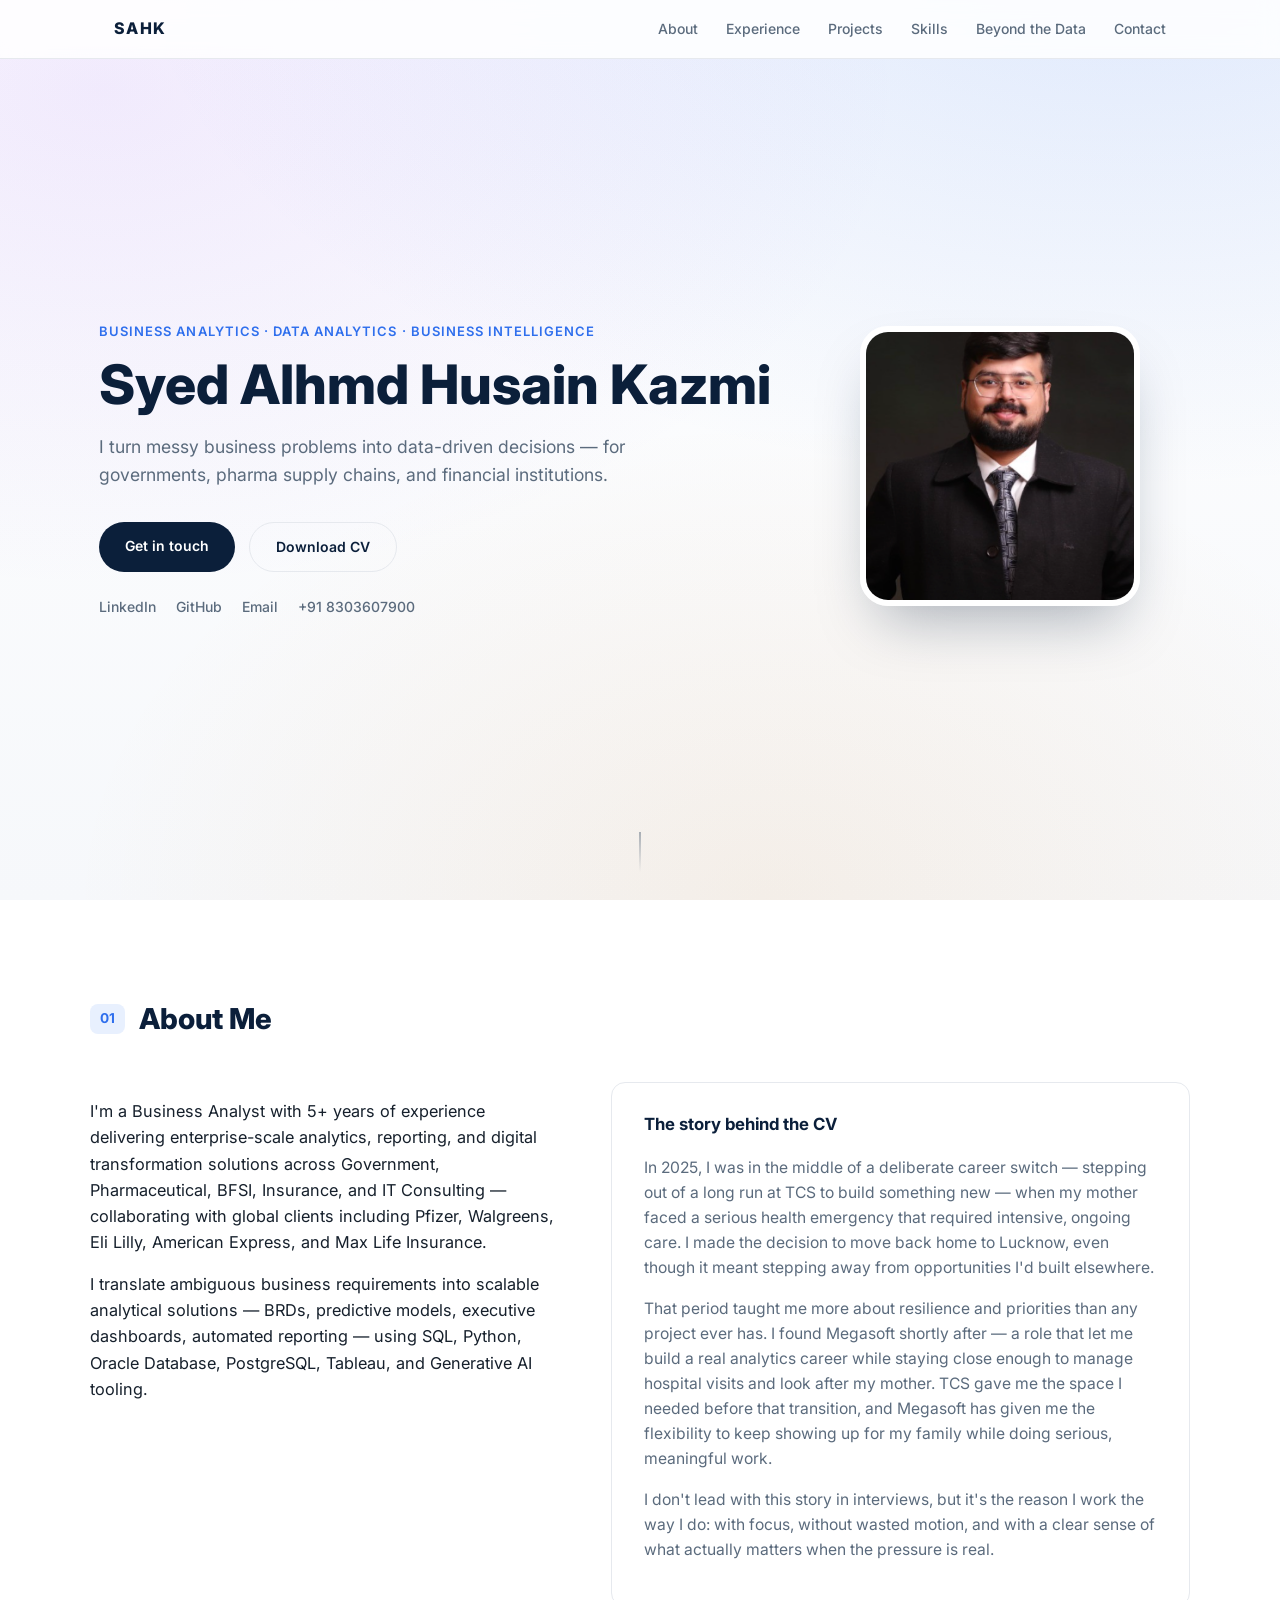
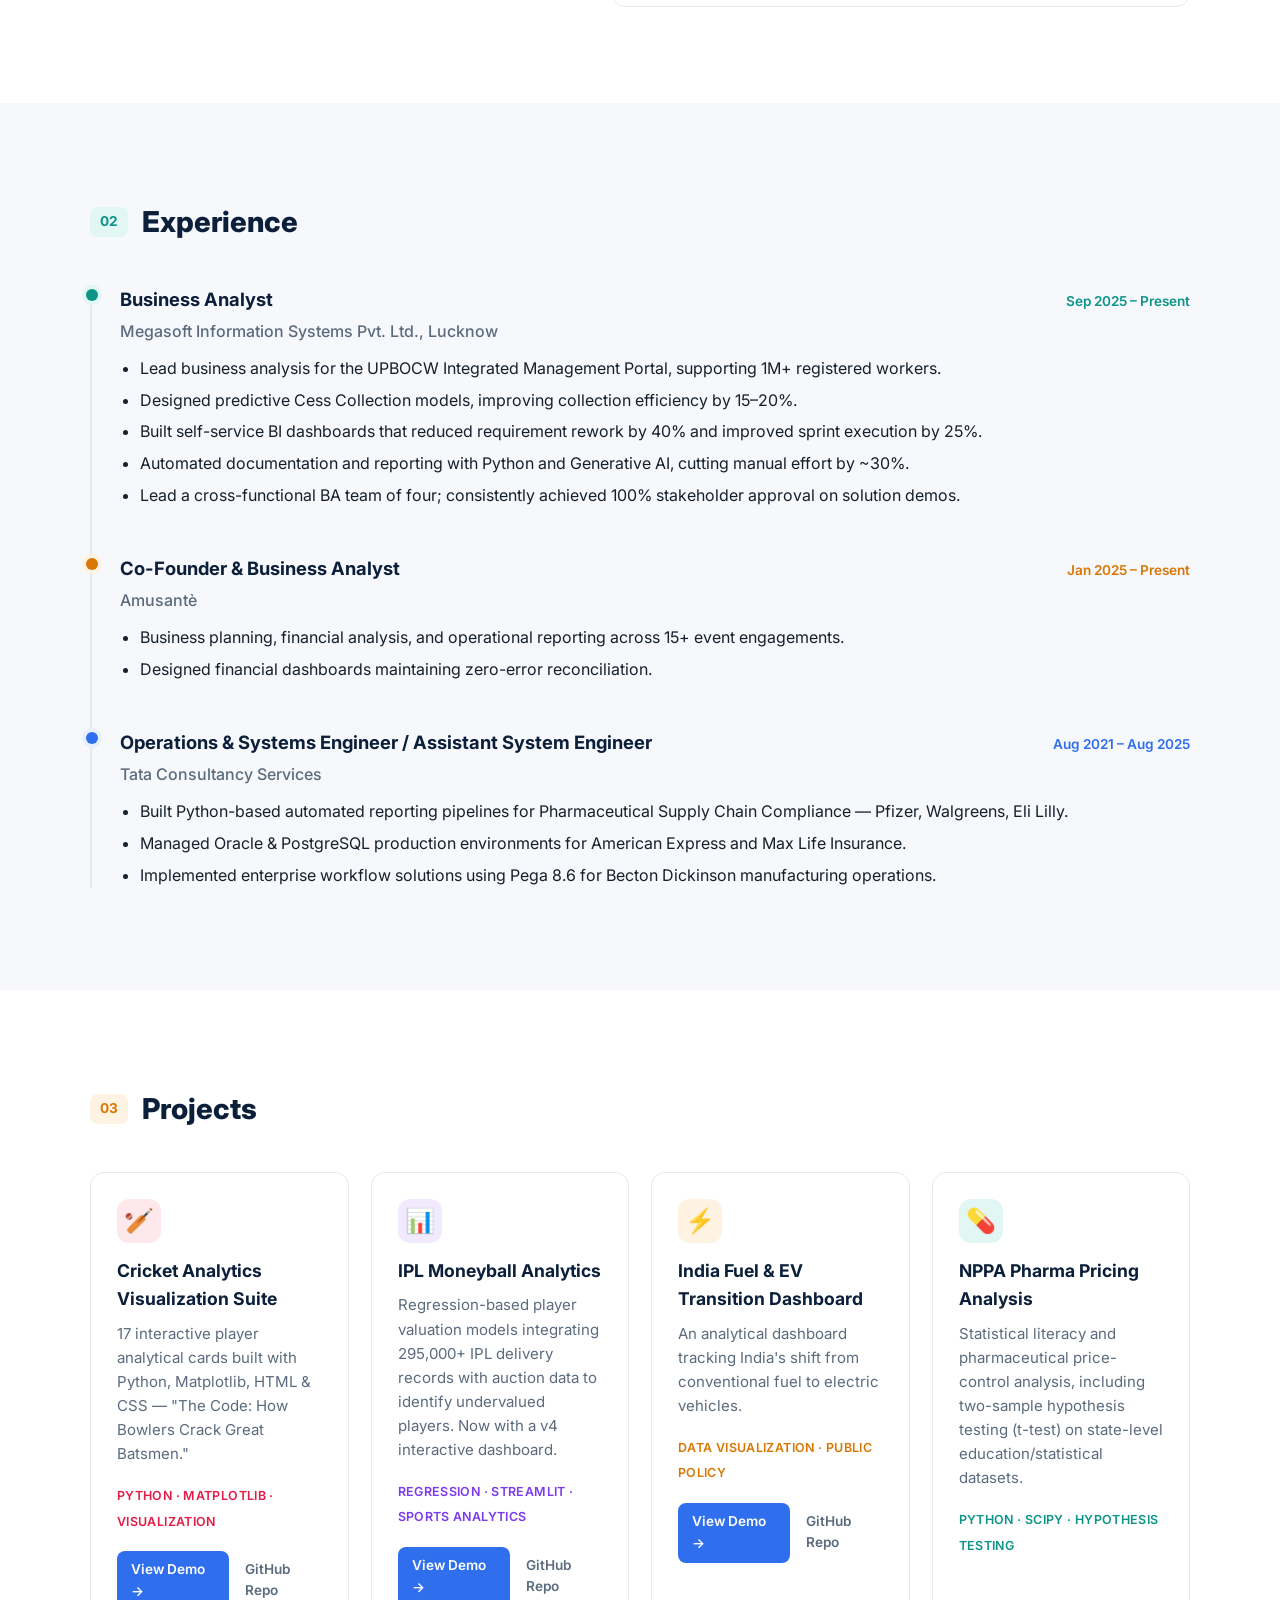
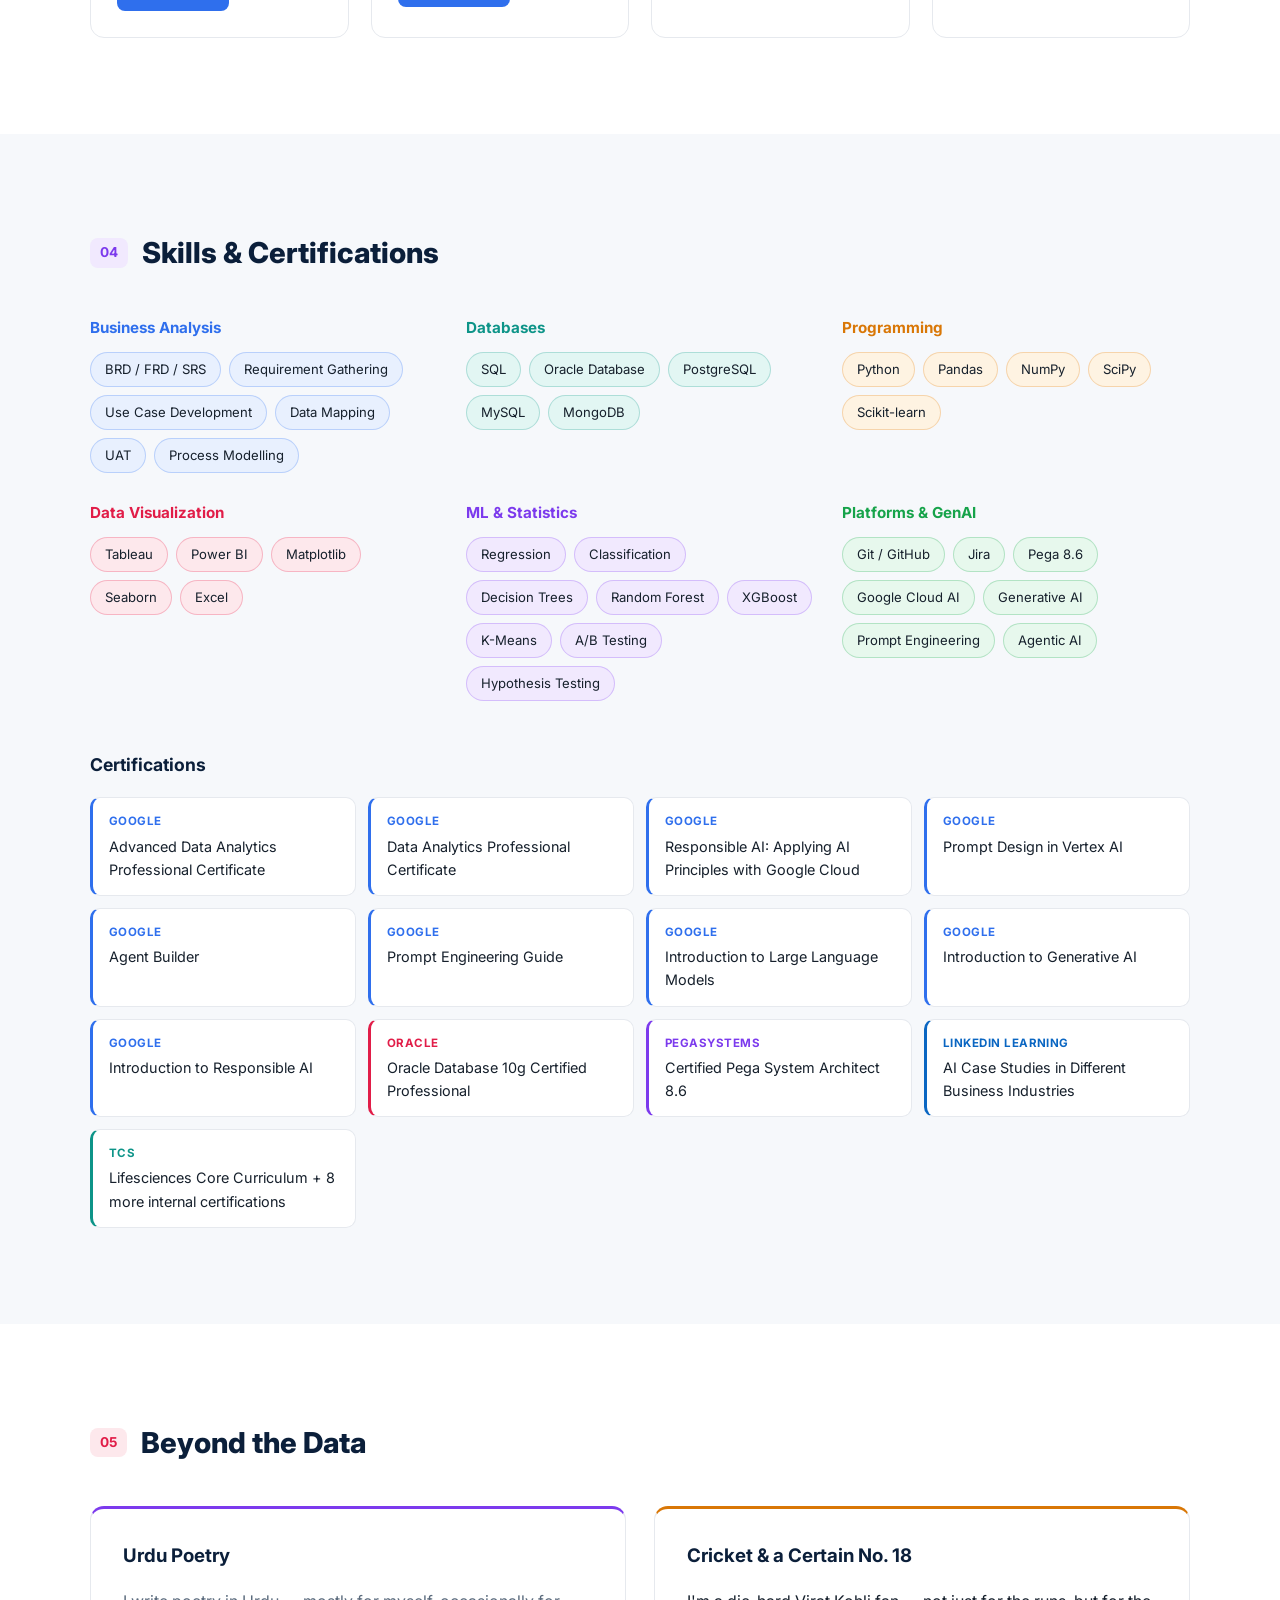
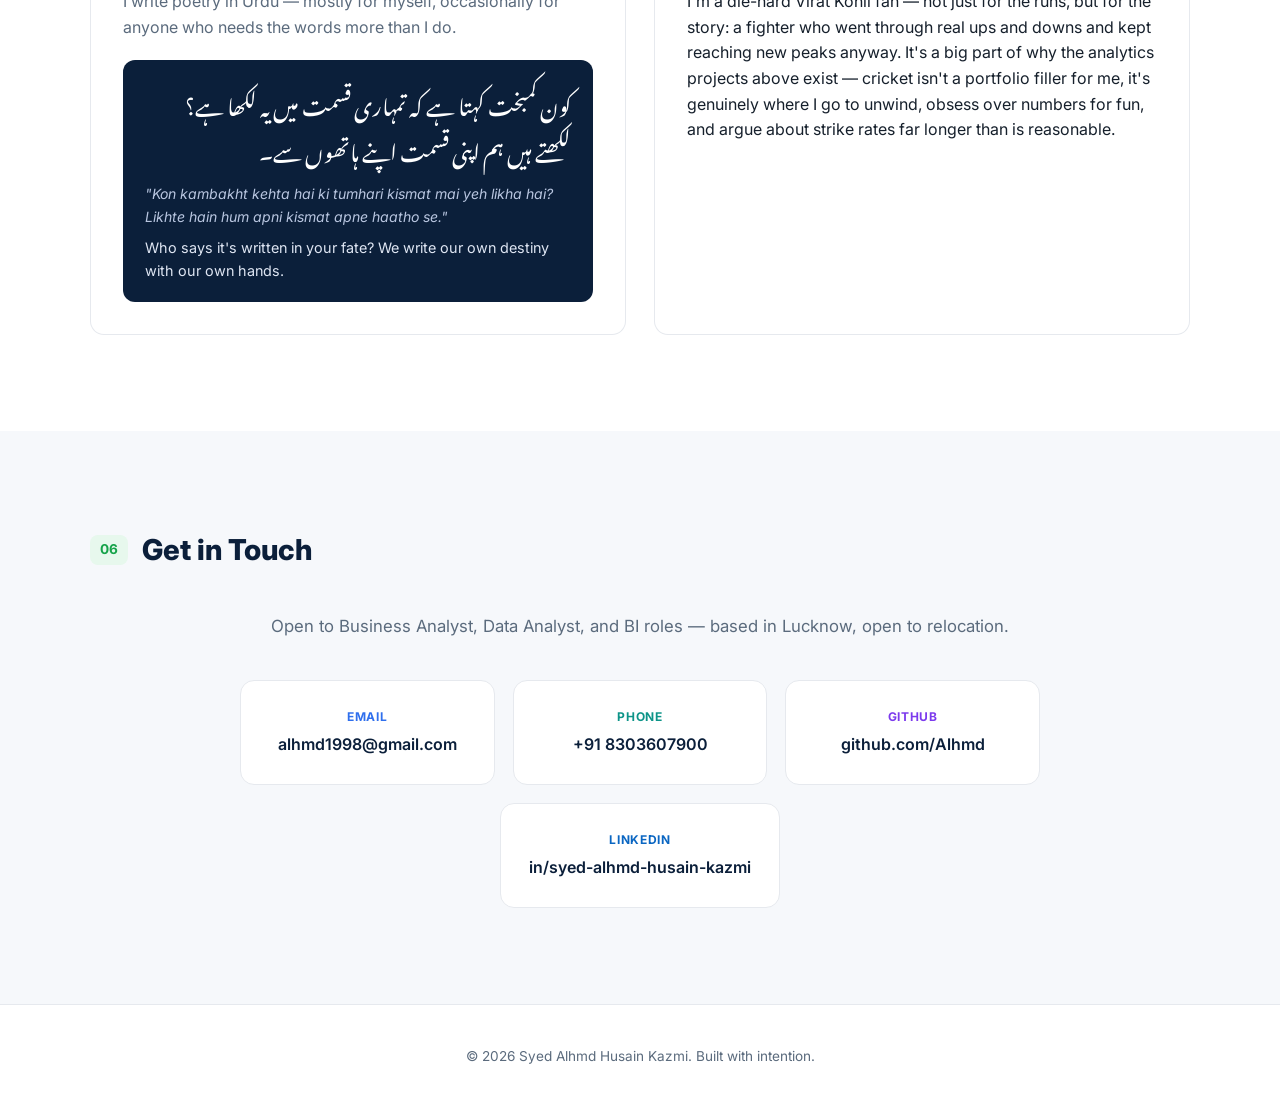
==== commit 43cc2a4c: "Add live in-page demos for all data-viz projects Embeds standalone interactive versions of Cricket A" ====
--- a/index.html
+++ b/index.html
@@ -135,35 +135,44 @@
     <h2 class="section-title"><span class="tag">03</span> Projects</h2>
     <div class="project-grid">
 
-      <a class="project-card" href="https://github.com/Alhmd/cricket-analytics" target="_blank" rel="noopener">
+      <div class="project-card project-card-static">
         <div class="project-card-top">
           <span class="project-icon icon-coral">🏏</span>
-          <span class="project-link-arrow">&rarr;</span>
         </div>
         <h3>Cricket Analytics Visualization Suite</h3>
         <p>17 interactive player analytical cards built with Python, Matplotlib, HTML &amp; CSS &mdash; "The Code: How Bowlers Crack Great Batsmen."</p>
         <span class="project-tag tag-coral">Python &middot; Matplotlib &middot; Visualization</span>
-      </a>
-
-      <a class="project-card" href="https://github.com/Alhmd/ipl-moneyball" target="_blank" rel="noopener">
+        <div class="project-actions">
+          <a href="projects/cricket-analytics/index.html" target="_blank" rel="noopener" class="project-action-btn">View Demo &rarr;</a>
+          <a href="https://github.com/Alhmd/cricket-analytics" target="_blank" rel="noopener" class="project-action-link">GitHub Repo</a>
+        </div>
+      </div>
+
+      <div class="project-card project-card-static">
         <div class="project-card-top">
           <span class="project-icon icon-violet">📊</span>
-          <span class="project-link-arrow">&rarr;</span>
         </div>
         <h3>IPL Moneyball Analytics</h3>
-        <p>Regression-based player valuation models integrating 295,000+ IPL delivery records with auction data to identify undervalued players. Now with a v4 interactive Streamlit dashboard.</p>
+        <p>Regression-based player valuation models integrating 295,000+ IPL delivery records with auction data to identify undervalued players. Now with a v4 interactive dashboard.</p>
         <span class="project-tag tag-violet">Regression &middot; Streamlit &middot; Sports Analytics</span>
-      </a>
-
-      <a class="project-card" href="https://github.com/Alhmd/india-fuel-ev" target="_blank" rel="noopener">
+        <div class="project-actions">
+          <a href="projects/ipl-moneyball/index.html" target="_blank" rel="noopener" class="project-action-btn">View Demo &rarr;</a>
+          <a href="https://github.com/Alhmd/ipl-moneyball" target="_blank" rel="noopener" class="project-action-link">GitHub Repo</a>
+        </div>
+      </div>
+
+      <div class="project-card project-card-static">
         <div class="project-card-top">
           <span class="project-icon icon-amber">⚡</span>
-          <span class="project-link-arrow">&rarr;</span>
         </div>
         <h3>India Fuel &amp; EV Transition Dashboard</h3>
         <p>An analytical dashboard tracking India's shift from conventional fuel to electric vehicles.</p>
         <span class="project-tag tag-amber">Data Visualization &middot; Public Policy</span>
-      </a>
+        <div class="project-actions">
+          <a href="projects/india-fuel-ev/index.html" target="_blank" rel="noopener" class="project-action-btn">View Demo &rarr;</a>
+          <a href="https://github.com/Alhmd/india-fuel-ev" target="_blank" rel="noopener" class="project-action-link">GitHub Repo</a>
+        </div>
+      </div>
 
       <div class="project-card project-card-static">
         <div class="project-card-top">
--- a/style.css
+++ b/style.css
@@ -342,6 +342,33 @@
 .tag-amber  { color: var(--amber); }
 .tag-teal   { color: var(--teal); }
 
+.project-actions {
+  display: flex;
+  align-items: center;
+  gap: 16px;
+  margin-top: 18px;
+}
+.project-action-btn {
+  font-size: 0.85rem;
+  font-weight: 600;
+  color: #fff;
+  background: var(--accent);
+  padding: 8px 14px;
+  border-radius: 8px;
+  text-decoration: none;
+  transition: opacity 0.18s;
+}
+.project-action-btn:hover { opacity: 0.85; }
+.project-action-link {
+  font-size: 0.85rem;
+  font-weight: 600;
+  color: var(--muted);
+  text-decoration: none;
+  border-bottom: 1px solid transparent;
+  transition: color 0.18s, border-color 0.18s;
+}
+.project-action-link:hover { color: var(--accent); border-color: var(--accent); }
+
 .project-card:hover { border-color: var(--accent); }
 .project-card:has(.icon-coral):hover  { border-color: var(--coral); }
 .project-card:has(.icon-violet):hover { border-color: var(--violet); }
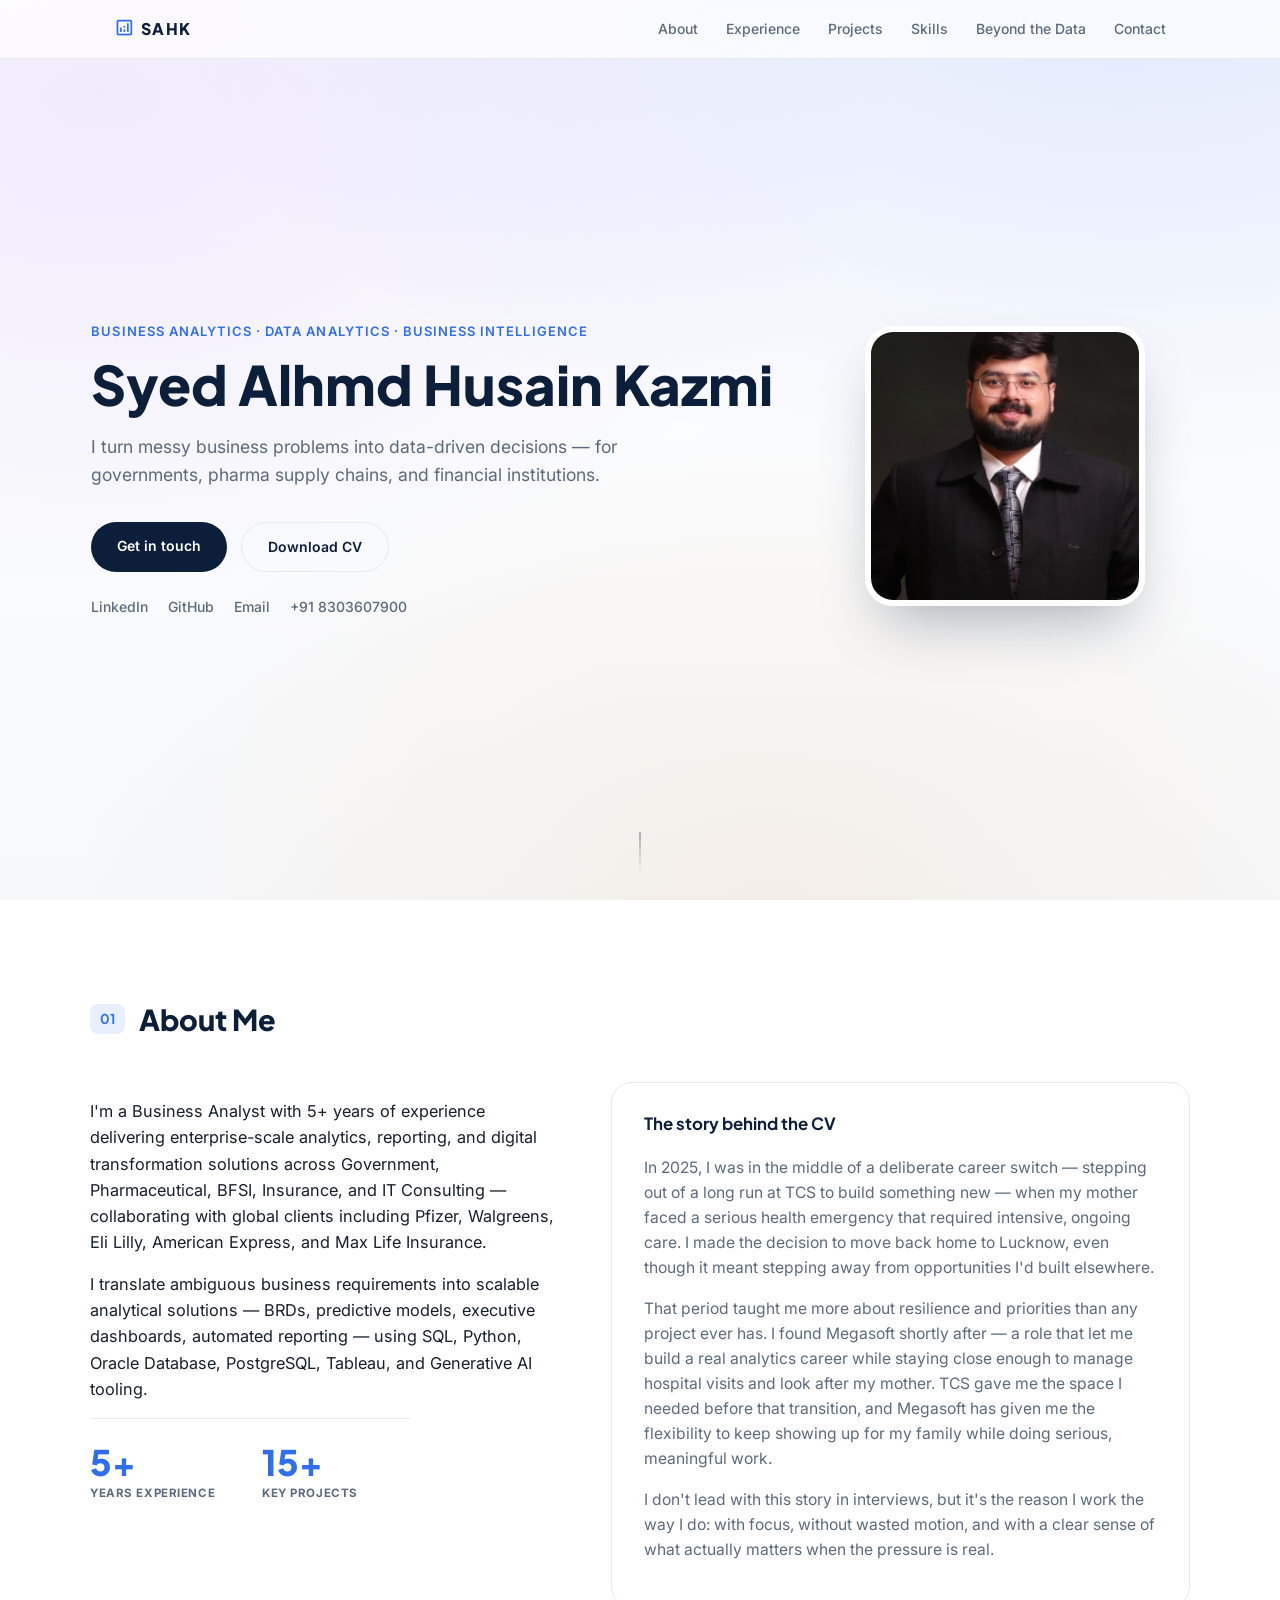
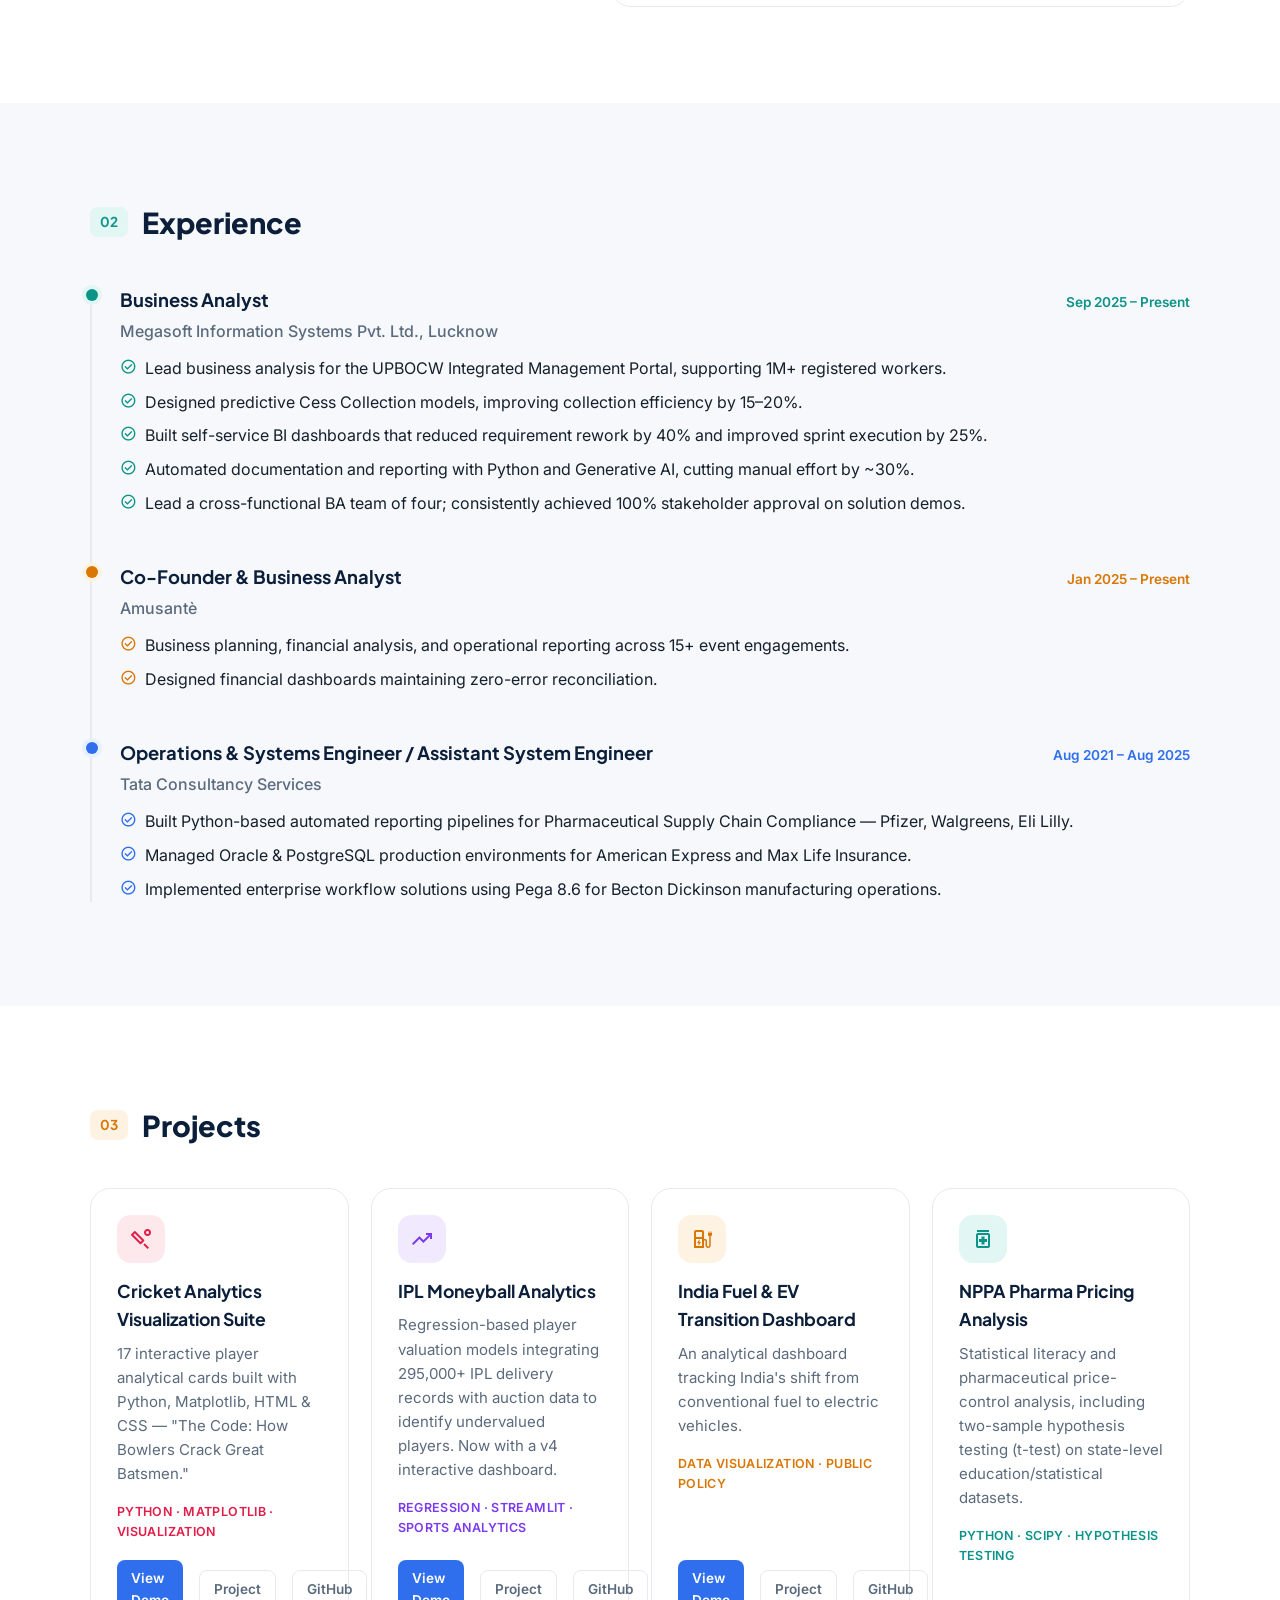
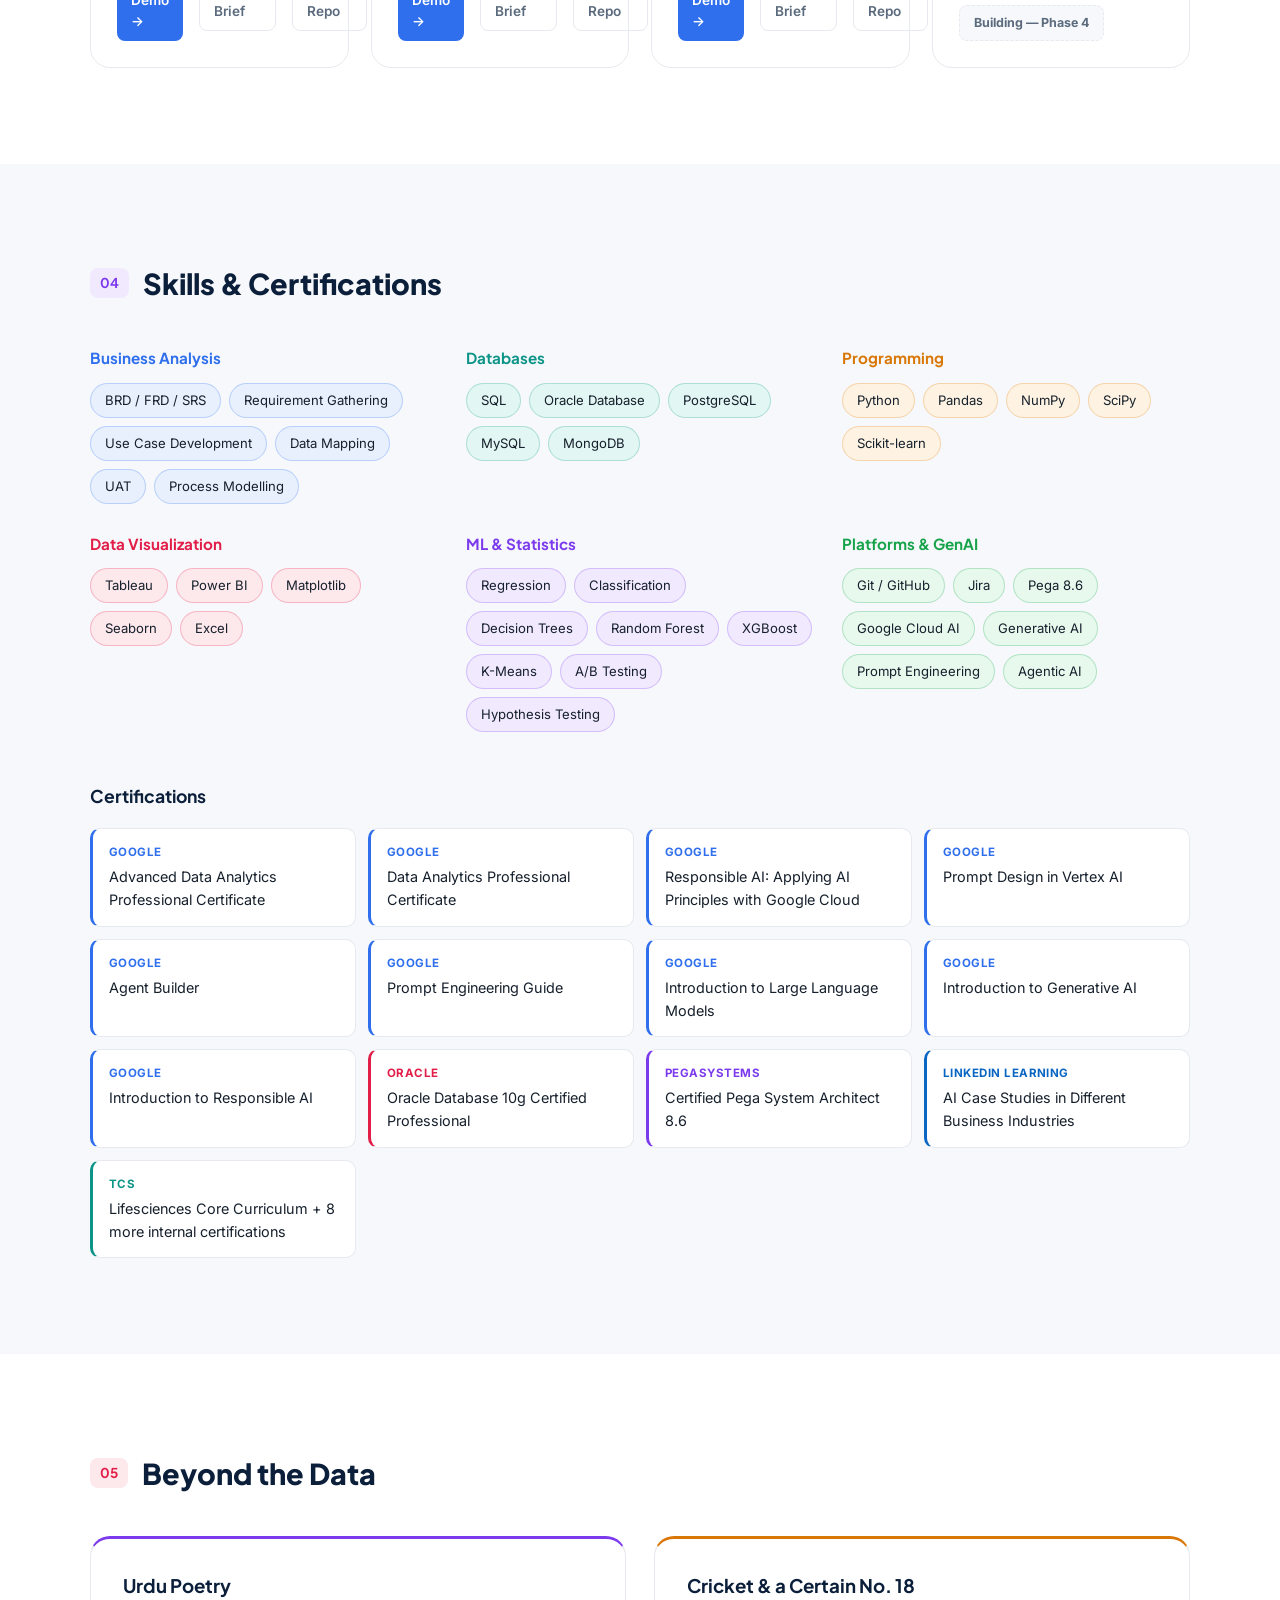
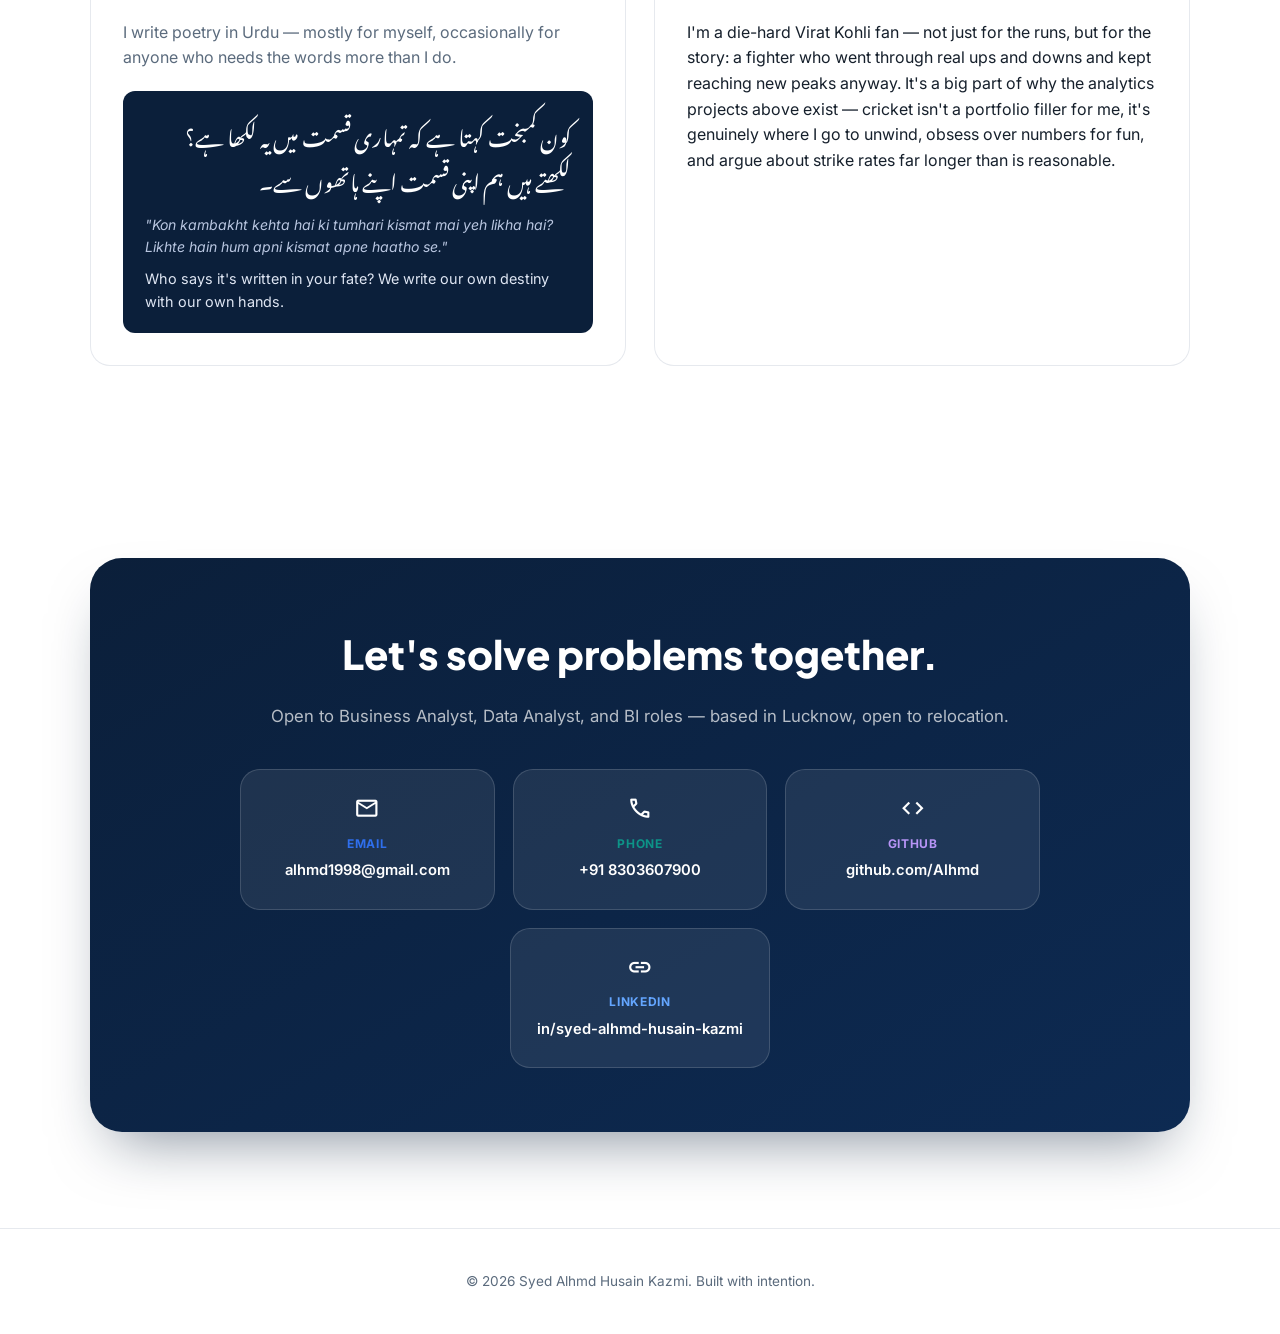
==== commit 22d1fadf: "Add project brief pages and scroll-hide navbar - Add one-page case-study briefs for cricket-analytic" ====
--- a/index.html
+++ b/index.html
@@ -6,14 +6,15 @@
 <title>Syed Alhmd Husain Kazmi — Business Analyst | Data Analyst | BI</title>
 <meta name="description" content="Portfolio of Syed Alhmd Husain Kazmi — Business Analyst, Data Analyst, and Business Intelligence professional.">
 <link rel="preconnect" href="https://fonts.googleapis.com">
-<link href="https://fonts.googleapis.com/css2?family=Inter:wght@400;500;600;700;800&family=Noto+Nastaliq+Urdu:wght@400;700&display=swap" rel="stylesheet">
+<link href="https://fonts.googleapis.com/css2?family=Plus+Jakarta+Sans:wght@600;700;800&family=Inter:wght@400;500;600;700;800&family=Noto+Nastaliq+Urdu:wght@400;700&display=swap" rel="stylesheet">
+<link href="https://fonts.googleapis.com/css2?family=Material+Symbols+Outlined:wght,FILL@100..700,0..1&display=swap" rel="stylesheet">
 <link rel="stylesheet" href="style.css">
 </head>
 <body>
 
 <nav id="navbar">
   <div class="nav-inner">
-    <span class="nav-logo">SAHK</span>
+    <span class="nav-logo"><span class="material-symbols-outlined">analytics</span> SAHK</span>
     <ul class="nav-links">
       <li><a href="#about">About</a></li>
       <li><a href="#experience">Experience</a></li>
@@ -61,6 +62,10 @@
       <div class="about-summary">
         <p>I'm a Business Analyst with 5+ years of experience delivering enterprise-scale analytics, reporting, and digital transformation solutions across Government, Pharmaceutical, BFSI, Insurance, and IT Consulting — collaborating with global clients including Pfizer, Walgreens, Eli Lilly, American Express, and Max Life Insurance.</p>
         <p>I translate ambiguous business requirements into scalable analytical solutions — BRDs, predictive models, executive dashboards, automated reporting — using SQL, Python, Oracle Database, PostgreSQL, Tableau, and Generative AI tooling.</p>
+        <div class="about-stats">
+          <div><span class="stat-num">5+</span><span class="stat-lbl">Years Experience</span></div>
+          <div><span class="stat-num">15+</span><span class="stat-lbl">Key Projects</span></div>
+        </div>
       </div>
       <div class="about-story">
         <h3>The story behind the CV</h3>
@@ -86,11 +91,11 @@
           </div>
           <p class="timeline-org">Megasoft Information Systems Pvt. Ltd., Lucknow</p>
           <ul>
-            <li>Lead business analysis for the UPBOCW Integrated Management Portal, supporting 1M+ registered workers.</li>
-            <li>Designed predictive Cess Collection models, improving collection efficiency by 15&ndash;20%.</li>
-            <li>Built self-service BI dashboards that reduced requirement rework by 40% and improved sprint execution by 25%.</li>
-            <li>Automated documentation and reporting with Python and Generative AI, cutting manual effort by ~30%.</li>
-            <li>Lead a cross-functional BA team of four; consistently achieved 100% stakeholder approval on solution demos.</li>
+            <li><span class="material-symbols-outlined">check_circle</span> Lead business analysis for the UPBOCW Integrated Management Portal, supporting 1M+ registered workers.</li>
+            <li><span class="material-symbols-outlined">check_circle</span> Designed predictive Cess Collection models, improving collection efficiency by 15&ndash;20%.</li>
+            <li><span class="material-symbols-outlined">check_circle</span> Built self-service BI dashboards that reduced requirement rework by 40% and improved sprint execution by 25%.</li>
+            <li><span class="material-symbols-outlined">check_circle</span> Automated documentation and reporting with Python and Generative AI, cutting manual effort by ~30%.</li>
+            <li><span class="material-symbols-outlined">check_circle</span> Lead a cross-functional BA team of four; consistently achieved 100% stakeholder approval on solution demos.</li>
           </ul>
         </div>
       </div>
@@ -104,8 +109,8 @@
           </div>
           <p class="timeline-org">Amusant&egrave;</p>
           <ul>
-            <li>Business planning, financial analysis, and operational reporting across 15+ event engagements.</li>
-            <li>Designed financial dashboards maintaining zero-error reconciliation.</li>
+            <li><span class="material-symbols-outlined">check_circle</span> Business planning, financial analysis, and operational reporting across 15+ event engagements.</li>
+            <li><span class="material-symbols-outlined">check_circle</span> Designed financial dashboards maintaining zero-error reconciliation.</li>
           </ul>
         </div>
       </div>
@@ -119,9 +124,9 @@
           </div>
           <p class="timeline-org">Tata Consultancy Services</p>
           <ul>
-            <li>Built Python-based automated reporting pipelines for Pharmaceutical Supply Chain Compliance &mdash; Pfizer, Walgreens, Eli Lilly.</li>
-            <li>Managed Oracle &amp; PostgreSQL production environments for American Express and Max Life Insurance.</li>
-            <li>Implemented enterprise workflow solutions using Pega 8.6 for Becton Dickinson manufacturing operations.</li>
+            <li><span class="material-symbols-outlined">check_circle</span> Built Python-based automated reporting pipelines for Pharmaceutical Supply Chain Compliance &mdash; Pfizer, Walgreens, Eli Lilly.</li>
+            <li><span class="material-symbols-outlined">check_circle</span> Managed Oracle &amp; PostgreSQL production environments for American Express and Max Life Insurance.</li>
+            <li><span class="material-symbols-outlined">check_circle</span> Implemented enterprise workflow solutions using Pega 8.6 for Becton Dickinson manufacturing operations.</li>
           </ul>
         </div>
       </div>
@@ -137,50 +142,56 @@
 
       <div class="project-card project-card-static">
         <div class="project-card-top">
-          <span class="project-icon icon-coral">🏏</span>
+          <span class="project-icon icon-coral"><span class="material-symbols-outlined">sports_cricket</span></span>
         </div>
         <h3>Cricket Analytics Visualization Suite</h3>
         <p>17 interactive player analytical cards built with Python, Matplotlib, HTML &amp; CSS &mdash; "The Code: How Bowlers Crack Great Batsmen."</p>
         <span class="project-tag tag-coral">Python &middot; Matplotlib &middot; Visualization</span>
         <div class="project-actions">
           <a href="projects/cricket-analytics/index.html" target="_blank" rel="noopener" class="project-action-btn">View Demo &rarr;</a>
+          <a href="projects/cricket-analytics/brief.html" target="_blank" rel="noopener" class="project-action-link">Project Brief</a>
           <a href="https://github.com/Alhmd/cricket-analytics" target="_blank" rel="noopener" class="project-action-link">GitHub Repo</a>
         </div>
       </div>
 
       <div class="project-card project-card-static">
         <div class="project-card-top">
-          <span class="project-icon icon-violet">📊</span>
+          <span class="project-icon icon-violet"><span class="material-symbols-outlined">trending_up</span></span>
         </div>
         <h3>IPL Moneyball Analytics</h3>
         <p>Regression-based player valuation models integrating 295,000+ IPL delivery records with auction data to identify undervalued players. Now with a v4 interactive dashboard.</p>
         <span class="project-tag tag-violet">Regression &middot; Streamlit &middot; Sports Analytics</span>
         <div class="project-actions">
           <a href="projects/ipl-moneyball/index.html" target="_blank" rel="noopener" class="project-action-btn">View Demo &rarr;</a>
+          <a href="projects/ipl-moneyball/brief.html" target="_blank" rel="noopener" class="project-action-link">Project Brief</a>
           <a href="https://github.com/Alhmd/ipl-moneyball" target="_blank" rel="noopener" class="project-action-link">GitHub Repo</a>
         </div>
       </div>
 
       <div class="project-card project-card-static">
         <div class="project-card-top">
-          <span class="project-icon icon-amber">⚡</span>
+          <span class="project-icon icon-amber"><span class="material-symbols-outlined">ev_station</span></span>
         </div>
         <h3>India Fuel &amp; EV Transition Dashboard</h3>
         <p>An analytical dashboard tracking India's shift from conventional fuel to electric vehicles.</p>
         <span class="project-tag tag-amber">Data Visualization &middot; Public Policy</span>
         <div class="project-actions">
           <a href="projects/india-fuel-ev/index.html" target="_blank" rel="noopener" class="project-action-btn">View Demo &rarr;</a>
+          <a href="projects/india-fuel-ev/brief.html" target="_blank" rel="noopener" class="project-action-link">Project Brief</a>
           <a href="https://github.com/Alhmd/india-fuel-ev" target="_blank" rel="noopener" class="project-action-link">GitHub Repo</a>
         </div>
       </div>
 
       <div class="project-card project-card-static">
         <div class="project-card-top">
-          <span class="project-icon icon-teal">💊</span>
+          <span class="project-icon icon-teal"><span class="material-symbols-outlined">medication</span></span>
         </div>
         <h3>NPPA Pharma Pricing Analysis</h3>
         <p>Statistical literacy and pharmaceutical price-control analysis, including two-sample hypothesis testing (t-test) on state-level education/statistical datasets.</p>
         <span class="project-tag tag-teal">Python &middot; SciPy &middot; Hypothesis Testing</span>
+        <div class="project-actions">
+          <span class="project-status-badge">Building &mdash; Phase 4</span>
+        </div>
       </div>
 
     </div>
@@ -303,27 +314,33 @@
   </div>
 </section>
 
-<section id="contact" class="section section-alt">
-  <div class="section-inner contact-inner">
-    <h2 class="section-title"><span class="tag">06</span> Get in Touch</h2>
-    <p class="contact-lead">Open to Business Analyst, Data Analyst, and BI roles &mdash; based in Lucknow, open to relocation.</p>
-    <div class="contact-grid">
-      <a href="mailto:alhmd1998@gmail.com" class="contact-card contact-1">
-        <span class="contact-label">Email</span>
-        <span class="contact-value">alhmd1998@gmail.com</span>
-      </a>
-      <a href="tel:+918303607900" class="contact-card contact-2">
-        <span class="contact-label">Phone</span>
-        <span class="contact-value">+91 8303607900</span>
-      </a>
-      <a href="https://github.com/Alhmd" target="_blank" rel="noopener" class="contact-card contact-4">
-        <span class="contact-label">GitHub</span>
-        <span class="contact-value">github.com/Alhmd</span>
-      </a>
-      <a href="https://www.linkedin.com/in/syed-alhmd-husain-kazmi-605803173" target="_blank" rel="noopener" class="contact-card contact-3">
-        <span class="contact-label">LinkedIn</span>
-        <span class="contact-value">in/syed-alhmd-husain-kazmi</span>
-      </a>
+<section id="contact" class="section">
+  <div class="section-inner">
+    <div class="contact-panel">
+      <h2>Let's solve problems together.</h2>
+      <p class="contact-lead">Open to Business Analyst, Data Analyst, and BI roles &mdash; based in Lucknow, open to relocation.</p>
+      <div class="contact-grid">
+        <a href="mailto:alhmd1998@gmail.com" class="contact-card contact-1">
+          <span class="material-symbols-outlined">mail</span>
+          <span class="contact-label">Email</span>
+          <span class="contact-value">alhmd1998@gmail.com</span>
+        </a>
+        <a href="tel:+918303607900" class="contact-card contact-2">
+          <span class="material-symbols-outlined">call</span>
+          <span class="contact-label">Phone</span>
+          <span class="contact-value">+91 8303607900</span>
+        </a>
+        <a href="https://github.com/Alhmd" target="_blank" rel="noopener" class="contact-card contact-4">
+          <span class="material-symbols-outlined">code</span>
+          <span class="contact-label">GitHub</span>
+          <span class="contact-value">github.com/Alhmd</span>
+        </a>
+        <a href="https://www.linkedin.com/in/syed-alhmd-husain-kazmi-605803173" target="_blank" rel="noopener" class="contact-card contact-3">
+          <span class="material-symbols-outlined">link</span>
+          <span class="contact-label">LinkedIn</span>
+          <span class="contact-value">in/syed-alhmd-husain-kazmi</span>
+        </a>
+      </div>
     </div>
   </div>
 </section>
--- a/style.css
+++ b/style.css
@@ -8,7 +8,7 @@
   --line: #e6e9ee;
   --paper: #ffffff;
   --paper-alt: #f6f8fb;
-  --radius: 14px;
+  --radius: 20px;
   --maxw: 1100px;
 
   /* Extended accent palette */
@@ -33,14 +33,26 @@
 
 a { color: inherit; text-decoration: none; }
 
+h1, h2, h3, .nav-logo, .timeline-head h3, .project-card h3, .bento-card h3 {
+  font-family: 'Plus Jakarta Sans', 'Inter', sans-serif;
+}
+
+.material-symbols-outlined {
+  font-variation-settings: 'FILL' 0, 'wght' 400, 'GRAD' 0, 'opsz' 24;
+  vertical-align: middle;
+  line-height: 1;
+}
+
 /* Nav */
 #navbar {
   position: fixed;
   top: 0; left: 0; right: 0;
   z-index: 100;
-  background: rgba(255,255,255,0.85);
-  backdrop-filter: blur(10px);
+  background: rgba(255,255,255,0.72);
+  backdrop-filter: blur(20px);
+  -webkit-backdrop-filter: blur(20px);
   border-bottom: 1px solid var(--line);
+  transition: transform 0.3s ease;
 }
 .nav-inner {
   max-width: var(--maxw);
@@ -51,10 +63,14 @@
   justify-content: space-between;
 }
 .nav-logo {
+  display: flex;
+  align-items: center;
+  gap: 6px;
   font-weight: 800;
   letter-spacing: 0.08em;
   color: var(--navy);
 }
+.nav-logo .material-symbols-outlined { color: var(--accent); font-size: 1.3rem; }
 .nav-links {
   list-style: none;
   display: flex;
@@ -235,6 +251,32 @@
   gap: 48px;
 }
 .about-summary p { color: var(--ink); font-size: 1.02rem; }
+.about-stats {
+  display: grid;
+  grid-template-columns: 1fr 1fr;
+  gap: 24px;
+  max-width: 320px;
+  padding-top: 24px;
+  margin-top: 8px;
+  border-top: 1px solid var(--line);
+}
+.stat-num {
+  display: block;
+  font-family: 'Plus Jakarta Sans', sans-serif;
+  font-size: 2.2rem;
+  font-weight: 800;
+  color: var(--accent);
+  line-height: 1.1;
+}
+.stat-lbl {
+  display: block;
+  font-size: 0.72rem;
+  font-weight: 700;
+  color: var(--muted);
+  text-transform: uppercase;
+  letter-spacing: 0.05em;
+  margin-top: 2px;
+}
 .about-story {
   background: var(--paper);
   border: 1px solid var(--line);
@@ -279,8 +321,22 @@
 .timeline-head h3 { margin: 0; color: var(--navy); font-size: 1.15rem; }
 .timeline-date { font-size: 0.85rem; color: var(--accent); font-weight: 600; }
 .timeline-org { margin: 4px 0 12px; color: var(--muted); font-weight: 500; }
-.timeline-content ul { margin: 0; padding-left: 20px; color: var(--ink); }
-.timeline-content li { margin-bottom: 6px; }
+.timeline-content ul { margin: 0; padding: 0; list-style: none; color: var(--ink); }
+.timeline-content li {
+  display: flex;
+  align-items: flex-start;
+  gap: 8px;
+  margin-bottom: 8px;
+}
+.timeline-content li .material-symbols-outlined {
+  font-size: 1.05rem;
+  color: var(--accent);
+  margin-top: 3px;
+  flex-shrink: 0;
+}
+.timeline-item:nth-of-type(1) li .material-symbols-outlined { color: var(--teal); }
+.timeline-item:nth-of-type(2) li .material-symbols-outlined { color: var(--amber); }
+.timeline-item:nth-of-type(3) li .material-symbols-outlined { color: var(--blue); }
 
 /* Projects */
 .project-grid {
@@ -289,7 +345,8 @@
   gap: 22px;
 }
 .project-card {
-  display: block;
+  display: flex;
+  flex-direction: column;
   background: var(--paper);
   border: 1px solid var(--line);
   border-radius: var(--radius);
@@ -310,16 +367,16 @@
   margin-bottom: 14px;
 }
 .project-icon {
-  font-size: 1.5rem;
-  width: 44px; height: 44px;
+  width: 48px; height: 48px;
   display: flex; align-items: center; justify-content: center;
-  border-radius: 12px;
+  border-radius: 14px;
   background: var(--paper-alt);
 }
-.icon-coral  { background: var(--coral-soft); }
-.icon-violet { background: var(--violet-soft); }
-.icon-amber  { background: var(--amber-soft); }
-.icon-teal   { background: var(--teal-soft); }
+.project-icon .material-symbols-outlined { font-size: 1.5rem; }
+.icon-coral  { background: var(--coral-soft); color: var(--coral); }
+.icon-violet { background: var(--violet-soft); color: var(--violet); }
+.icon-amber  { background: var(--amber-soft); color: var(--amber); }
+.icon-teal   { background: var(--teal-soft); color: var(--teal); }
 .project-link-arrow {
   color: var(--accent);
   font-weight: 700;
@@ -346,7 +403,8 @@
   display: flex;
   align-items: center;
   gap: 16px;
-  margin-top: 18px;
+  margin-top: auto;
+  padding-top: 18px;
 }
 .project-action-btn {
   font-size: 0.85rem;
@@ -364,10 +422,22 @@
   font-weight: 600;
   color: var(--muted);
   text-decoration: none;
-  border-bottom: 1px solid transparent;
-  transition: color 0.18s, border-color 0.18s;
-}
-.project-action-link:hover { color: var(--accent); border-color: var(--accent); }
+  border: 1px solid var(--line);
+  padding: 8px 14px;
+  border-radius: 8px;
+  transition: color 0.18s, border-color 0.18s, background 0.18s;
+}
+.project-action-link:hover { color: var(--accent); border-color: var(--accent); background: var(--paper-alt); }
+.project-status-badge {
+  display: inline-block;
+  font-size: 0.78rem;
+  font-weight: 700;
+  color: var(--muted);
+  background: var(--paper-alt);
+  border: 1px dashed var(--line);
+  padding: 7px 14px;
+  border-radius: 8px;
+}
 
 .project-card:hover { border-color: var(--accent); }
 .project-card:has(.icon-coral):hover  { border-color: var(--coral); }
@@ -491,8 +561,15 @@
 }
 
 /* Contact */
-.contact-inner { text-align: center; }
-.contact-lead { color: var(--muted); margin-bottom: 40px; font-size: 1.05rem; }
+.contact-panel {
+  background: linear-gradient(150deg, var(--navy), #0d2a52);
+  border-radius: 32px;
+  padding: 64px 40px;
+  text-align: center;
+  box-shadow: 0 30px 60px -24px rgba(11,31,58,0.5);
+}
+.contact-panel h2 { color: #fff; font-size: clamp(1.8rem, 4vw, 2.5rem); font-weight: 800; margin: 0 0 14px; }
+.contact-lead { color: rgba(255,255,255,0.7); margin-bottom: 40px; font-size: 1.05rem; }
 .contact-grid {
   display: flex;
   flex-wrap: wrap;
@@ -502,34 +579,31 @@
   margin: 0 auto;
 }
 .contact-card {
-  background: var(--paper);
-  border: 1px solid var(--line);
+  background: rgba(255,255,255,0.08);
+  border: 1px solid rgba(255,255,255,0.15);
   border-radius: var(--radius);
   padding: 26px;
   display: flex;
   flex-direction: column;
+  align-items: center;
   gap: 6px;
-  flex: 1 1 220px;
-  max-width: 280px;
-  transition: transform 0.18s, border-color 0.18s;
-}
-.contact-card:hover { transform: translateY(-4px); border-color: var(--accent); }
-.contact-1:hover, .contact-1 .contact-label { border-color: var(--blue); }
+  flex: 1 1 200px;
+  max-width: 260px;
+  transition: transform 0.18s, background 0.18s;
+}
+.contact-card .material-symbols-outlined { font-size: 1.6rem; color: #fff; margin-bottom: 6px; }
+.contact-card:hover { transform: translateY(-4px); background: rgba(255,255,255,0.16); }
 .contact-1 .contact-label { color: var(--blue); }
 .contact-2 .contact-label { color: var(--teal); }
-.contact-2:hover { border-color: var(--teal); }
-.contact-3 .contact-label { color: #0a66c2; }
-.contact-3:hover { border-color: #0a66c2; }
-.contact-4 .contact-label { color: var(--violet); }
-.contact-4:hover { border-color: var(--violet); }
+.contact-3 .contact-label { color: #64a6ff; }
+.contact-4 .contact-label { color: #b794f6; }
 .contact-label {
   font-size: 0.75rem;
   text-transform: uppercase;
   letter-spacing: 0.06em;
-  color: var(--accent);
   font-weight: 700;
 }
-.contact-value { color: var(--navy); font-weight: 600; }
+.contact-value { color: #fff; font-weight: 600; font-size: 0.92rem; }
 
 /* Footer */
 .site-footer {
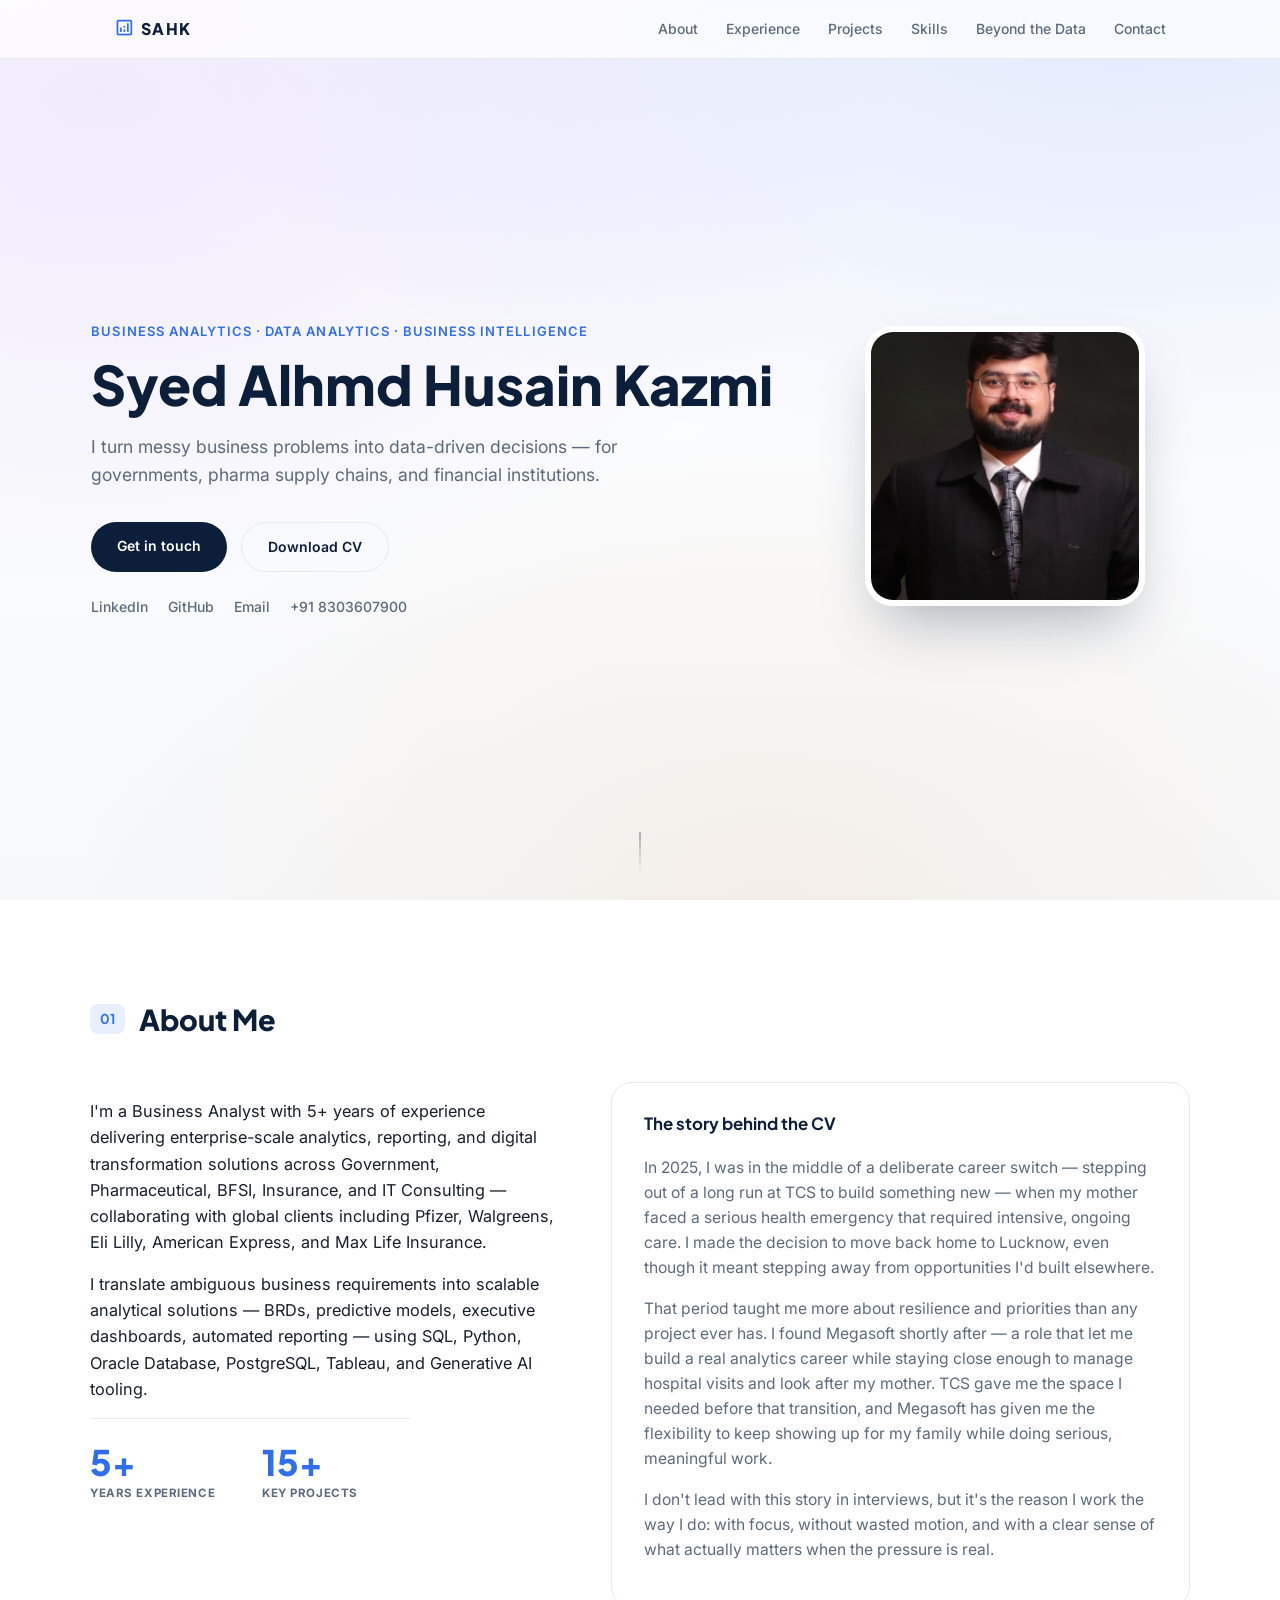
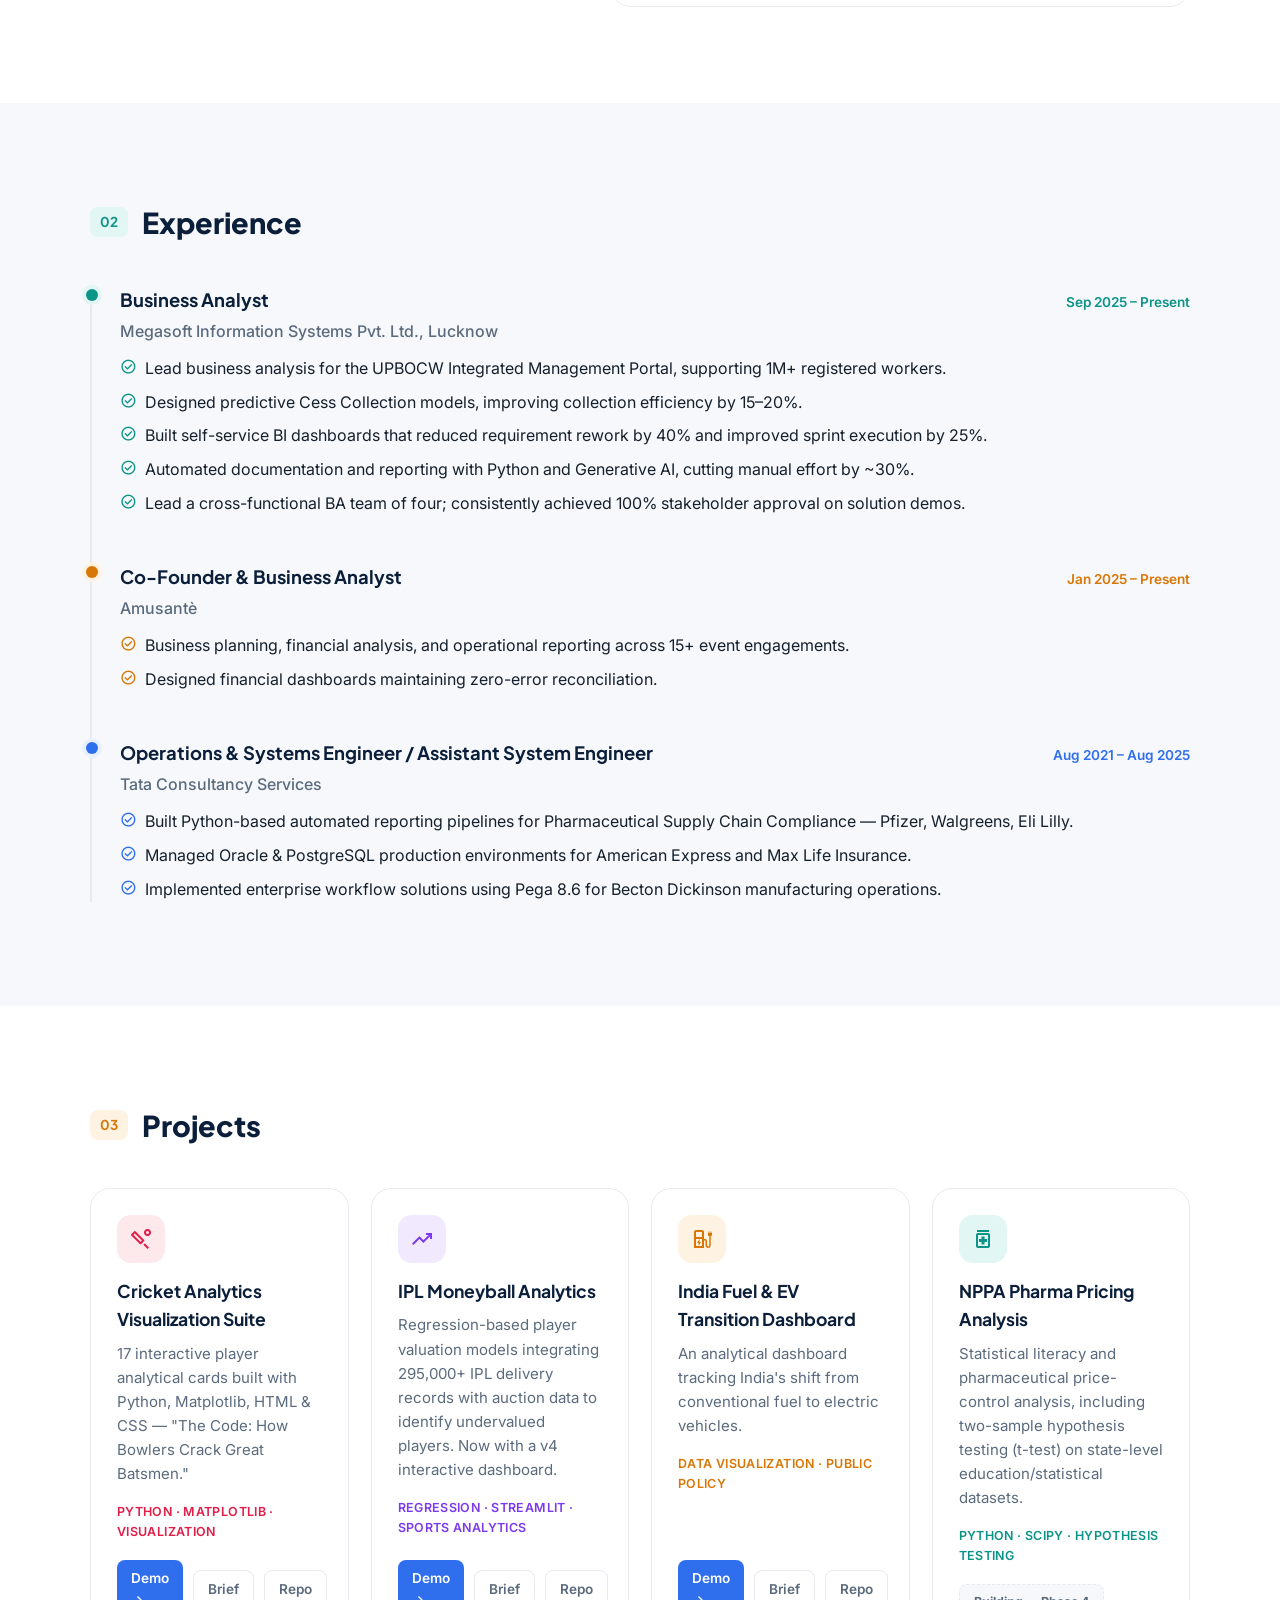
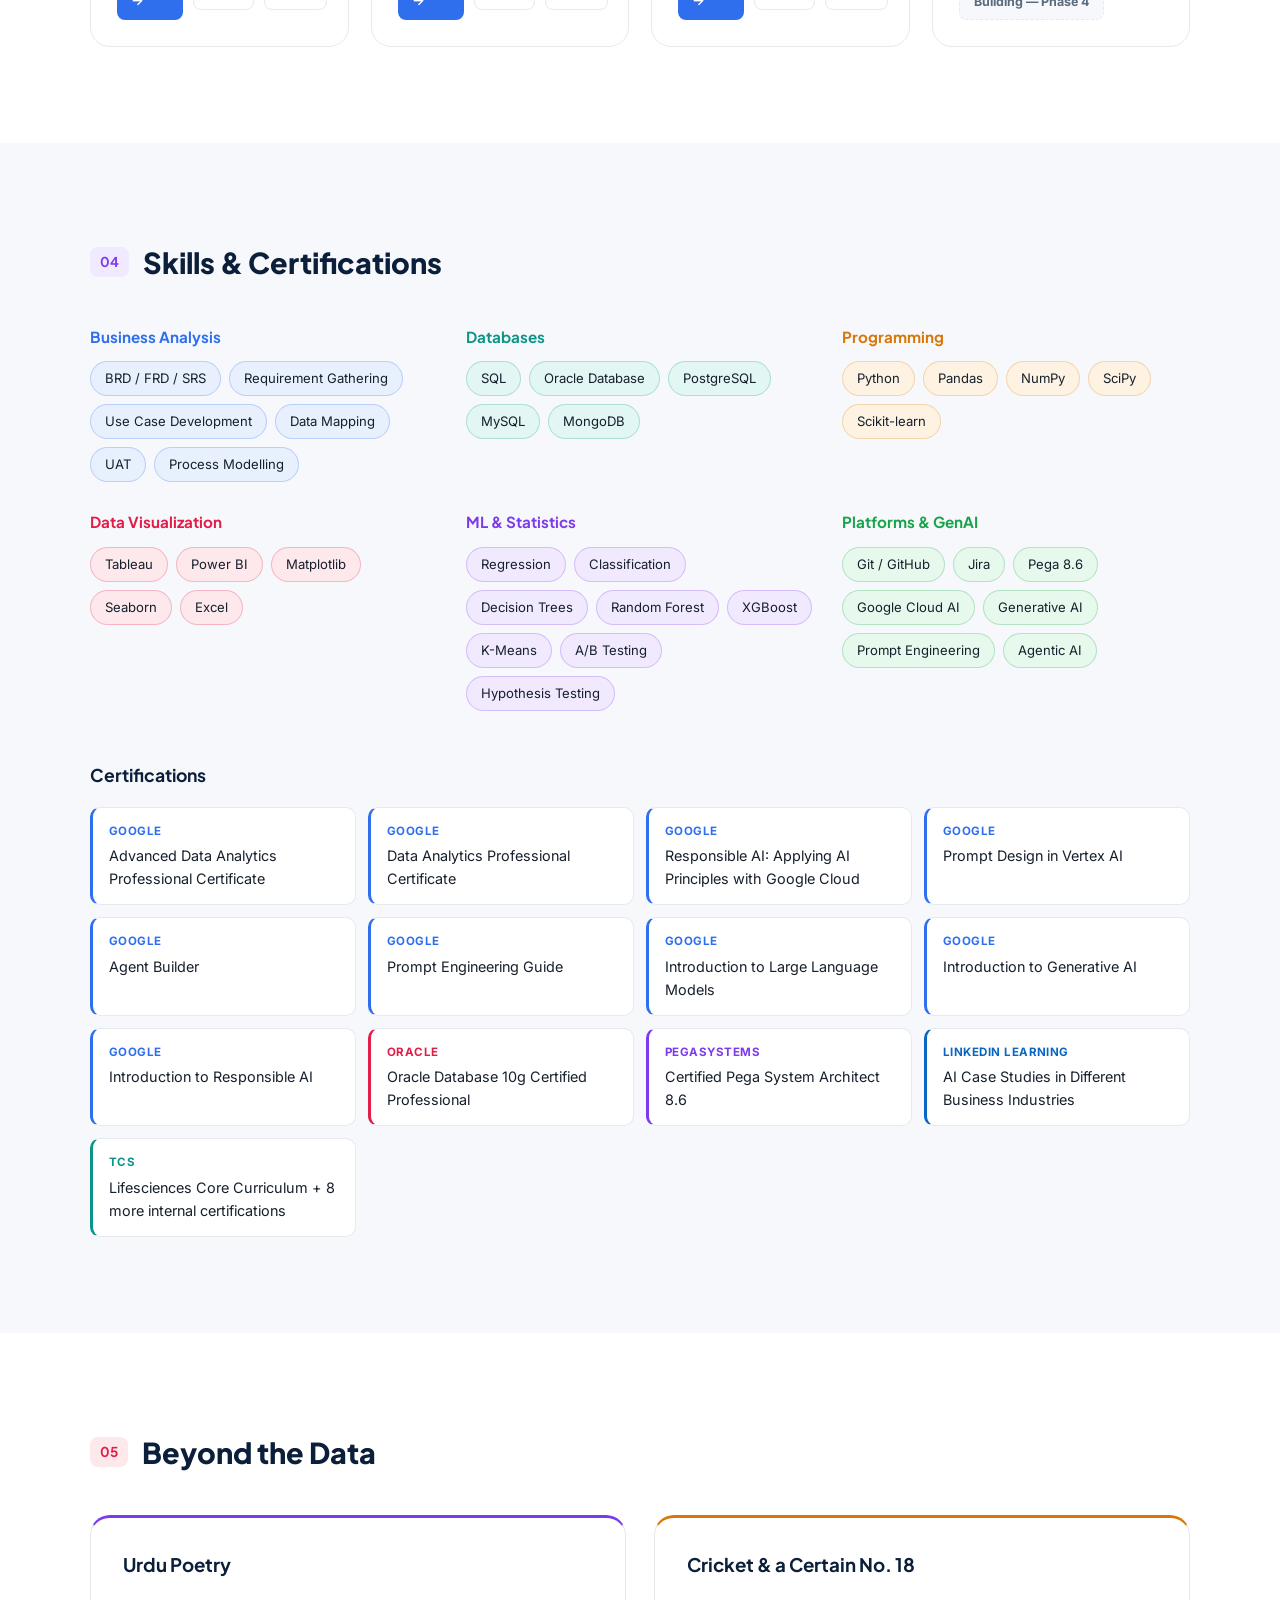
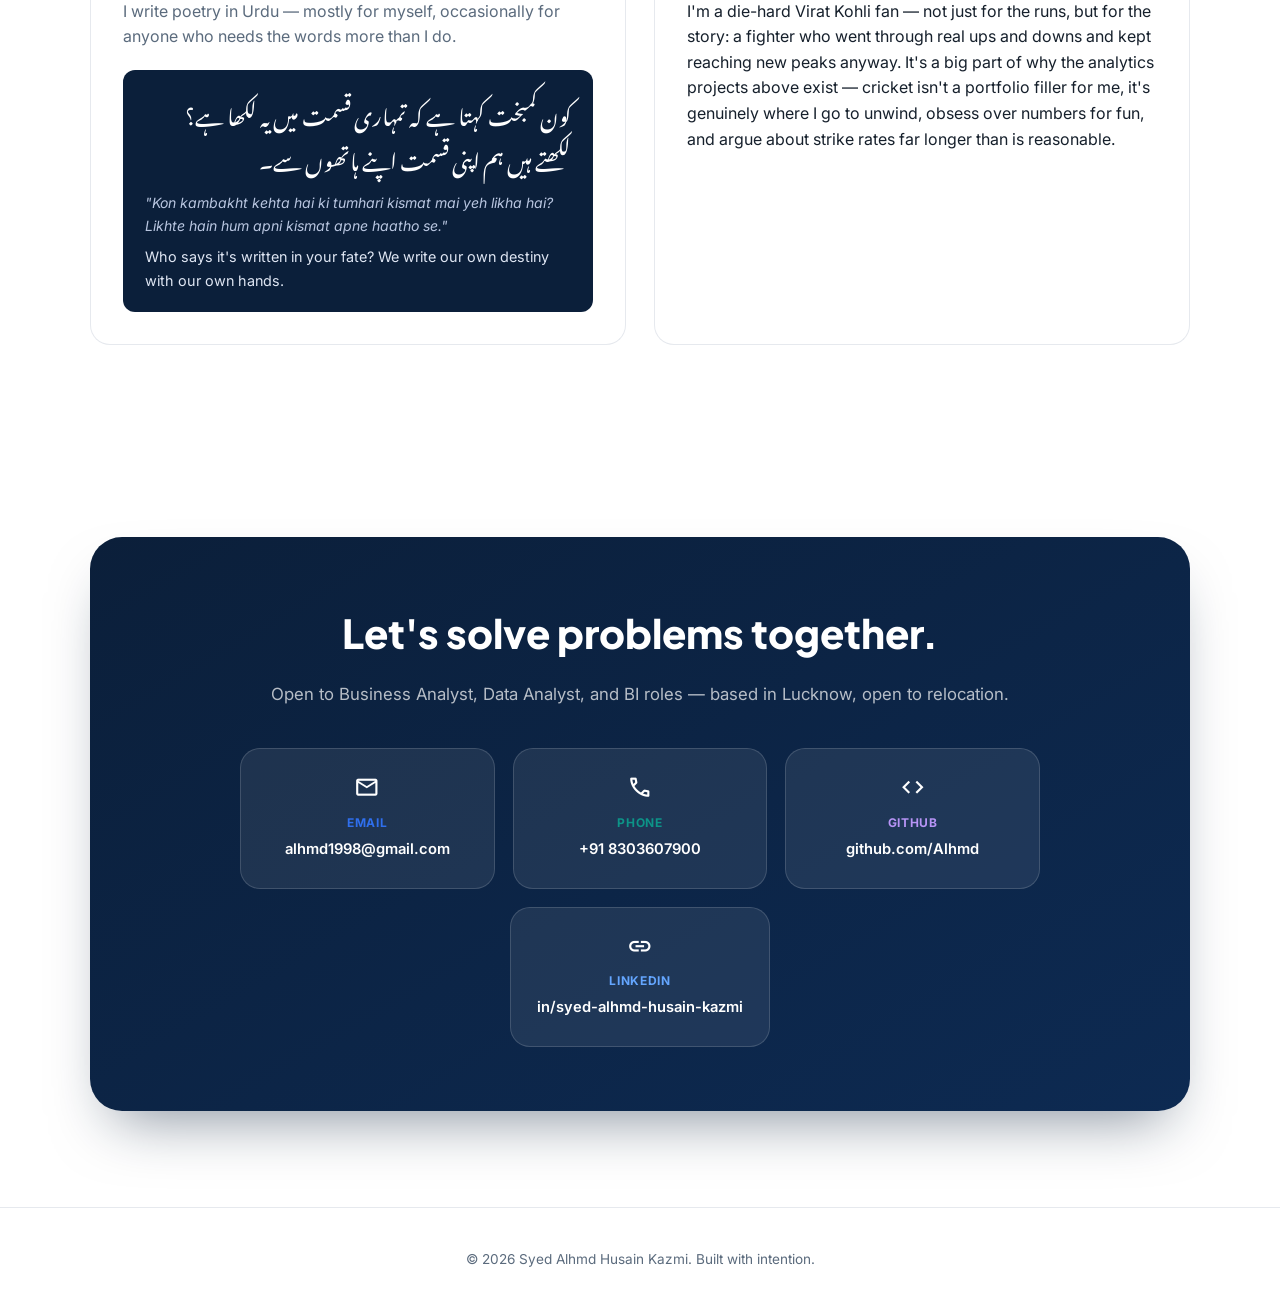
==== commit f3c0c6b3: "Fix cramped project card buttons with shorter labels Previous fix only addressed vertical alignment," ====
--- a/index.html
+++ b/index.html
@@ -148,9 +148,9 @@
         <p>17 interactive player analytical cards built with Python, Matplotlib, HTML &amp; CSS &mdash; "The Code: How Bowlers Crack Great Batsmen."</p>
         <span class="project-tag tag-coral">Python &middot; Matplotlib &middot; Visualization</span>
         <div class="project-actions">
-          <a href="projects/cricket-analytics/index.html" target="_blank" rel="noopener" class="project-action-btn">View Demo &rarr;</a>
-          <a href="projects/cricket-analytics/brief.html" target="_blank" rel="noopener" class="project-action-link">Project Brief</a>
-          <a href="https://github.com/Alhmd/cricket-analytics" target="_blank" rel="noopener" class="project-action-link">GitHub Repo</a>
+          <a href="projects/cricket-analytics/index.html" target="_blank" rel="noopener" class="project-action-btn">Demo &rarr;</a>
+          <a href="projects/cricket-analytics/brief.html" target="_blank" rel="noopener" class="project-action-link">Brief</a>
+          <a href="https://github.com/Alhmd/cricket-analytics" target="_blank" rel="noopener" class="project-action-link">Repo</a>
         </div>
       </div>
 
@@ -162,9 +162,9 @@
         <p>Regression-based player valuation models integrating 295,000+ IPL delivery records with auction data to identify undervalued players. Now with a v4 interactive dashboard.</p>
         <span class="project-tag tag-violet">Regression &middot; Streamlit &middot; Sports Analytics</span>
         <div class="project-actions">
-          <a href="projects/ipl-moneyball/index.html" target="_blank" rel="noopener" class="project-action-btn">View Demo &rarr;</a>
-          <a href="projects/ipl-moneyball/brief.html" target="_blank" rel="noopener" class="project-action-link">Project Brief</a>
-          <a href="https://github.com/Alhmd/ipl-moneyball" target="_blank" rel="noopener" class="project-action-link">GitHub Repo</a>
+          <a href="projects/ipl-moneyball/index.html" target="_blank" rel="noopener" class="project-action-btn">Demo &rarr;</a>
+          <a href="projects/ipl-moneyball/brief.html" target="_blank" rel="noopener" class="project-action-link">Brief</a>
+          <a href="https://github.com/Alhmd/ipl-moneyball" target="_blank" rel="noopener" class="project-action-link">Repo</a>
         </div>
       </div>
 
@@ -176,9 +176,9 @@
         <p>An analytical dashboard tracking India's shift from conventional fuel to electric vehicles.</p>
         <span class="project-tag tag-amber">Data Visualization &middot; Public Policy</span>
         <div class="project-actions">
-          <a href="projects/india-fuel-ev/index.html" target="_blank" rel="noopener" class="project-action-btn">View Demo &rarr;</a>
-          <a href="projects/india-fuel-ev/brief.html" target="_blank" rel="noopener" class="project-action-link">Project Brief</a>
-          <a href="https://github.com/Alhmd/india-fuel-ev" target="_blank" rel="noopener" class="project-action-link">GitHub Repo</a>
+          <a href="projects/india-fuel-ev/index.html" target="_blank" rel="noopener" class="project-action-btn">Demo &rarr;</a>
+          <a href="projects/india-fuel-ev/brief.html" target="_blank" rel="noopener" class="project-action-link">Brief</a>
+          <a href="https://github.com/Alhmd/india-fuel-ev" target="_blank" rel="noopener" class="project-action-link">Repo</a>
         </div>
       </div>
 
--- a/style.css
+++ b/style.css
@@ -402,9 +402,11 @@
 .project-actions {
   display: flex;
   align-items: center;
-  gap: 16px;
+  gap: 10px;
   margin-top: auto;
   padding-top: 18px;
+  min-height: 40px;
+  flex-wrap: nowrap;
 }
 .project-action-btn {
   font-size: 0.85rem;
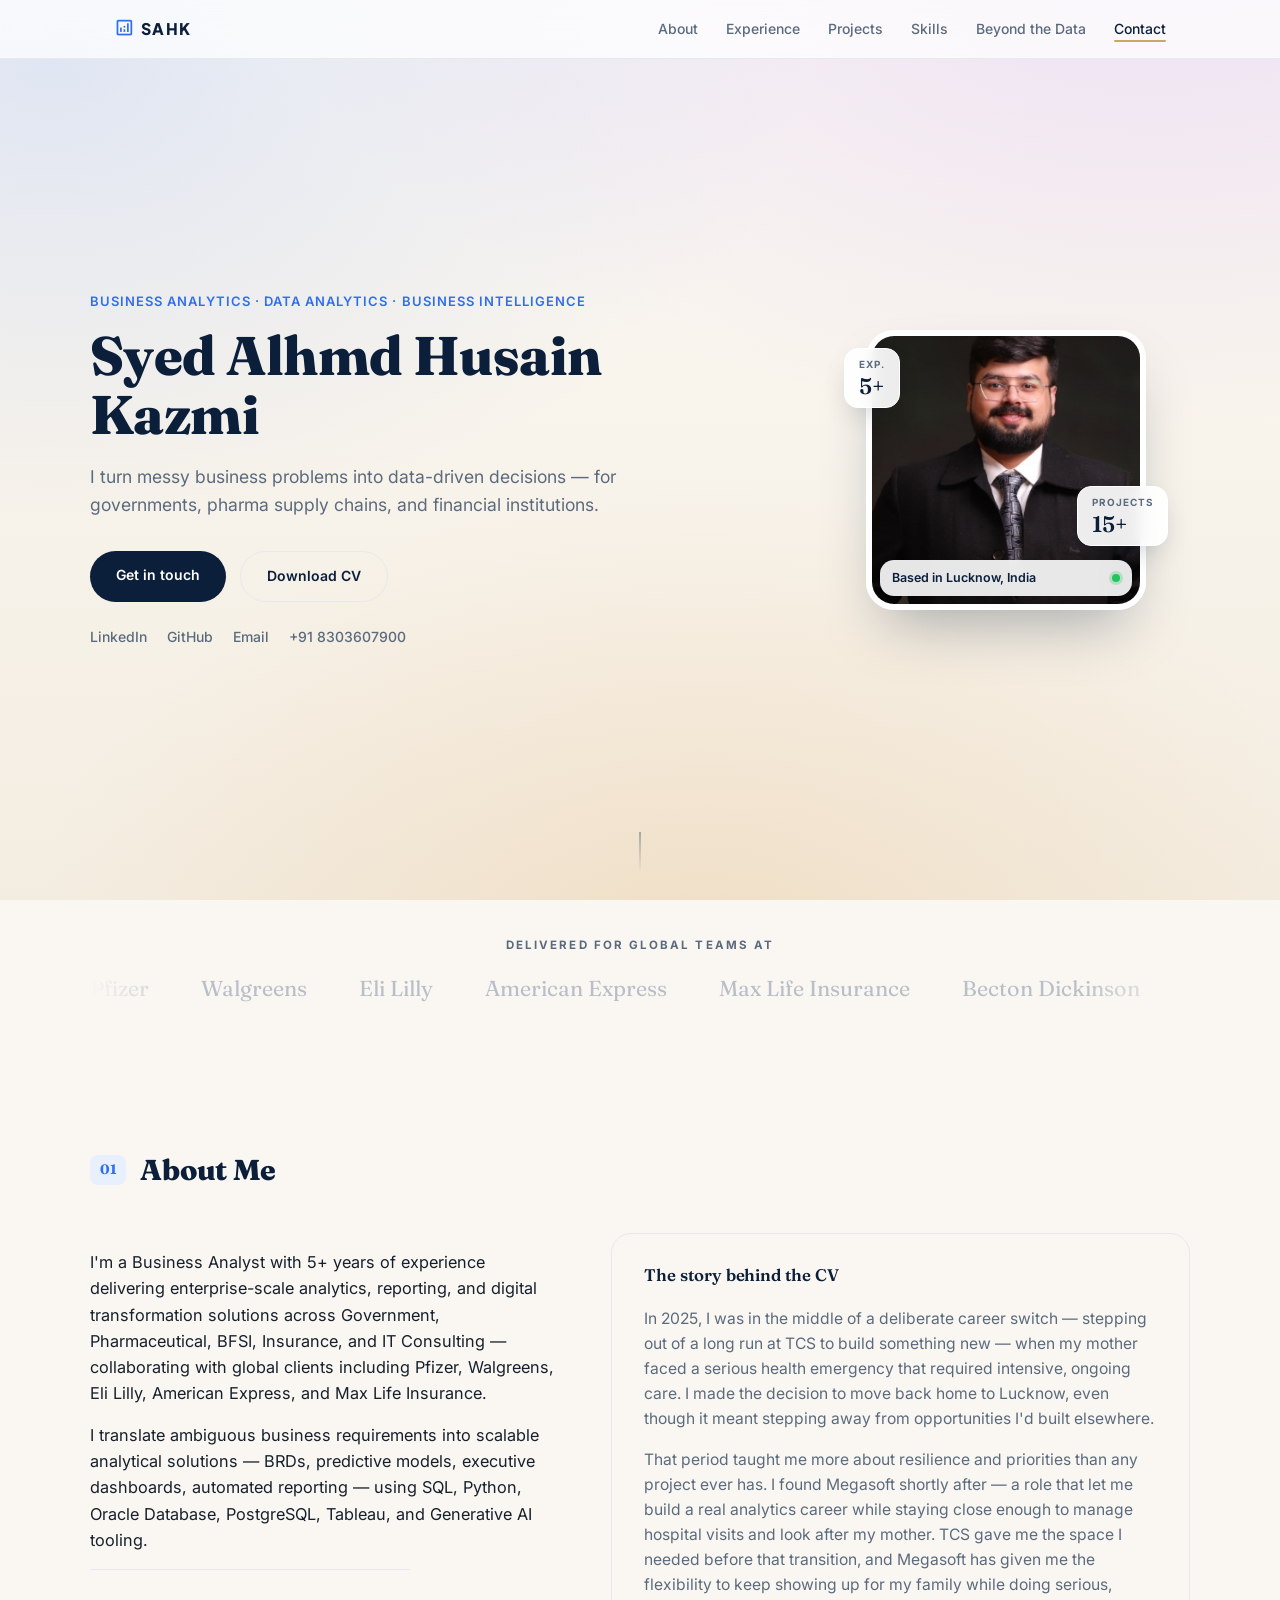
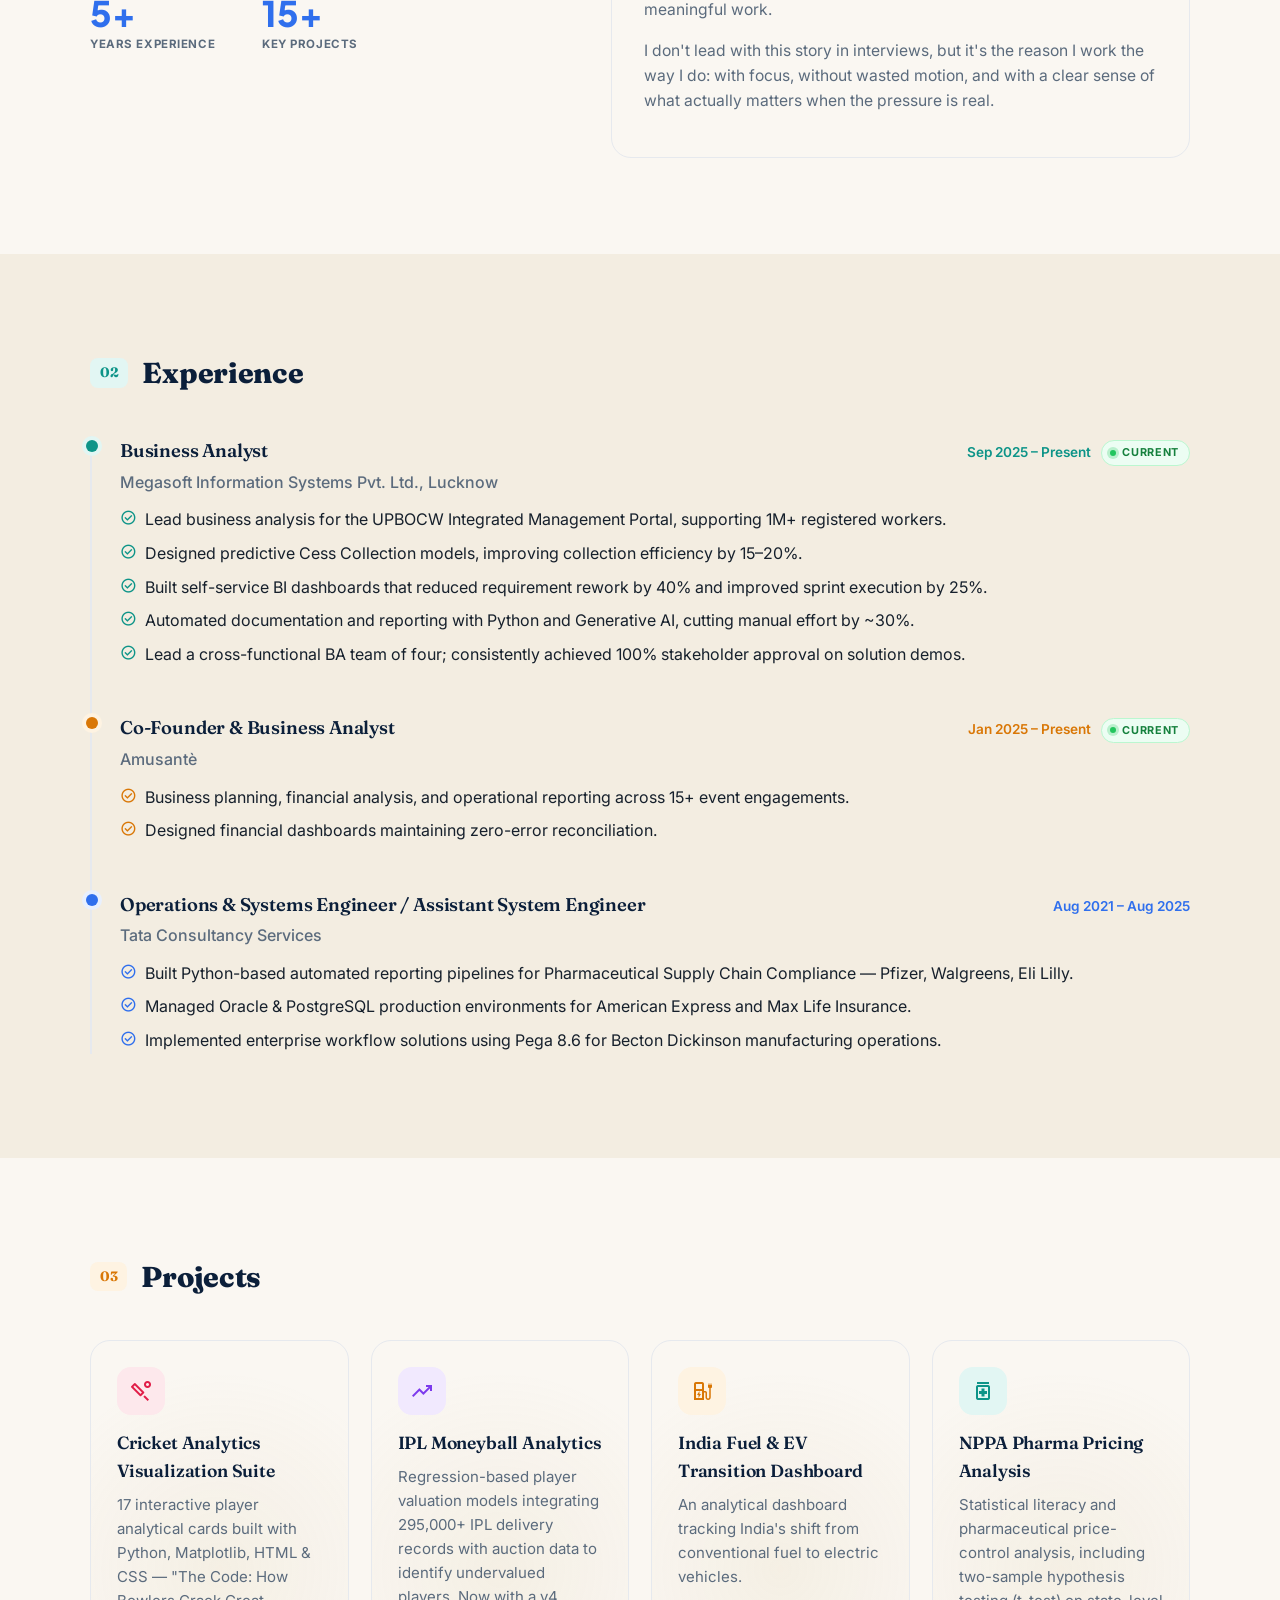
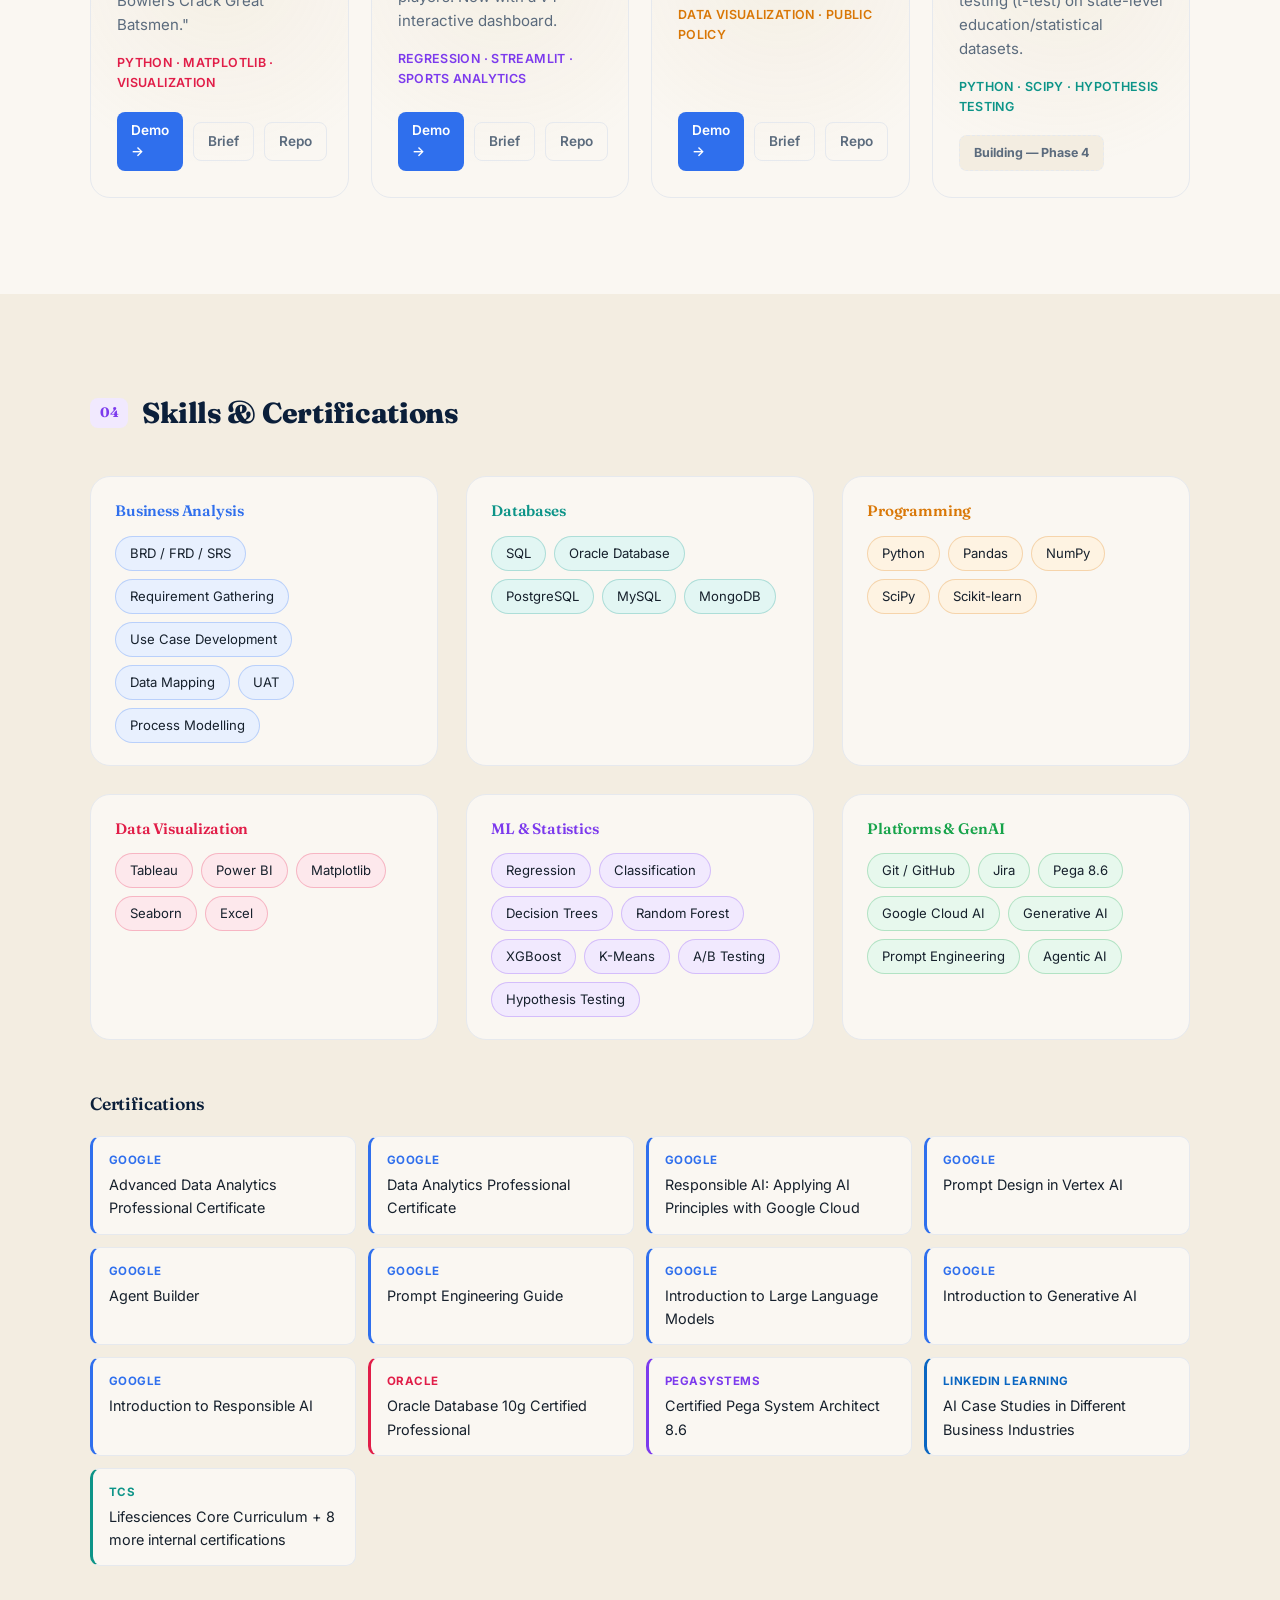
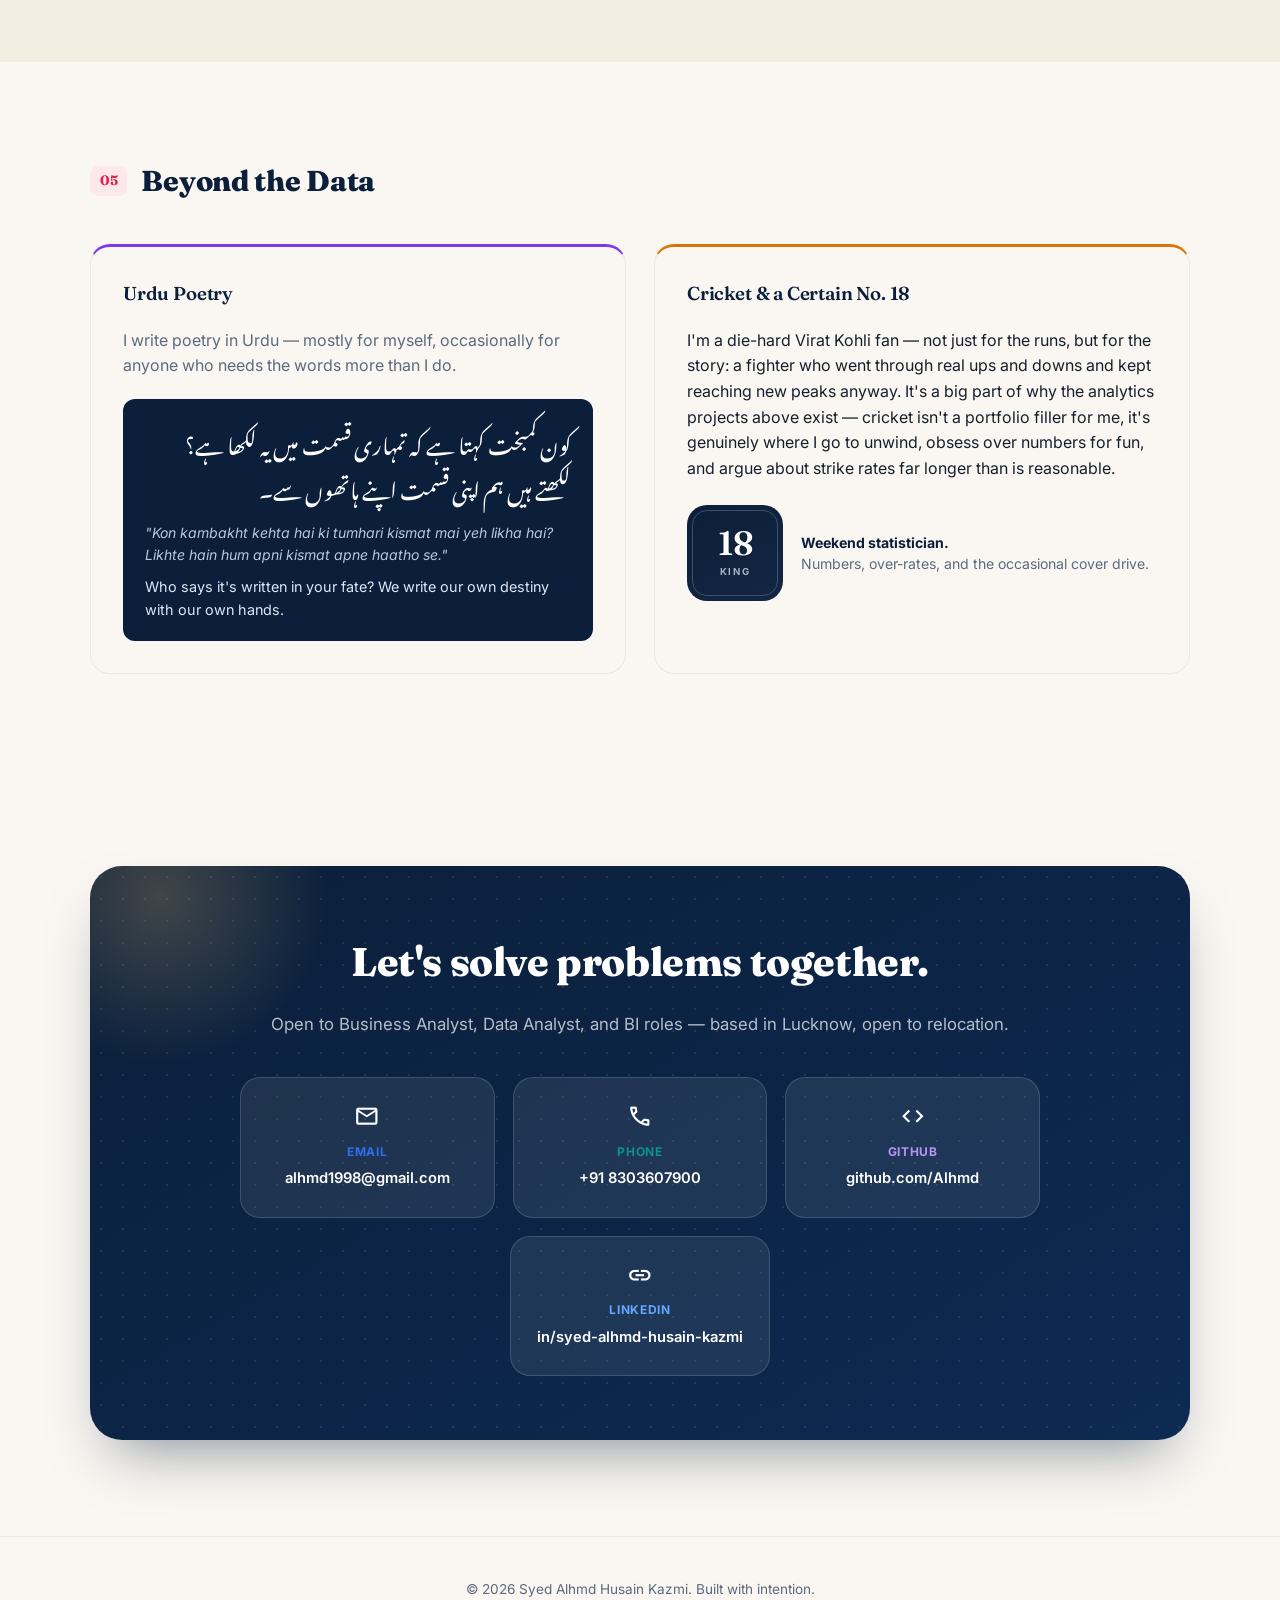
==== commit abb40656: "Restyle portfolio with premium visual language Fraunces serif headings, warm cream/gold palette, flo" ====
--- a/index.html
+++ b/index.html
@@ -6,7 +6,7 @@
 <title>Syed Alhmd Husain Kazmi — Business Analyst | Data Analyst | BI</title>
 <meta name="description" content="Portfolio of Syed Alhmd Husain Kazmi — Business Analyst, Data Analyst, and Business Intelligence professional.">
 <link rel="preconnect" href="https://fonts.googleapis.com">
-<link href="https://fonts.googleapis.com/css2?family=Plus+Jakarta+Sans:wght@600;700;800&family=Inter:wght@400;500;600;700;800&family=Noto+Nastaliq+Urdu:wght@400;700&display=swap" rel="stylesheet">
+<link href="https://fonts.googleapis.com/css2?family=Fraunces:ital,opsz,wght@0,9..144,500;0,9..144,600;0,9..144,700;1,9..144,500&family=Plus+Jakarta+Sans:wght@600;700;800&family=Inter:wght@400;500;600;700;800&family=Noto+Nastaliq+Urdu:wght@400;700&display=swap" rel="stylesheet">
 <link href="https://fonts.googleapis.com/css2?family=Material+Symbols+Outlined:wght,FILL@100..700,0..1&display=swap" rel="stylesheet">
 <link rel="stylesheet" href="style.css">
 </head>
@@ -44,14 +44,27 @@
         <a href="tel:+918303607900">+91 8303607900</a>
       </div>
     </div>
-    <div class="hero-photo">
+    <div class="hero-photo" id="heroPhoto">
       <img src="assets/profile.png" alt="Syed Alhmd Husain Kazmi">
+      <span class="hero-stat hero-stat-exp"><span class="hero-stat-lbl">Exp.</span><span class="hero-stat-val">5+</span></span>
+      <span class="hero-stat hero-stat-proj"><span class="hero-stat-lbl">Projects</span><span class="hero-stat-val">15+</span></span>
+      <span class="hero-photo-tag"><span class="hero-photo-dot"></span>Based in Lucknow, India</span>
     </div>
   </div>
   <div class="hero-scroll">
     <span></span>
   </div>
 </header>
+
+<div class="marquee-wrap">
+  <p class="marquee-label">Delivered for global teams at</p>
+  <div class="marquee-mask">
+    <div class="marquee-track">
+      <span>Pfizer</span><span>Walgreens</span><span>Eli Lilly</span><span>American Express</span><span>Max Life Insurance</span><span>Becton Dickinson</span><span>UPBOCW</span><span>TCS</span>
+      <span>Pfizer</span><span>Walgreens</span><span>Eli Lilly</span><span>American Express</span><span>Max Life Insurance</span><span>Becton Dickinson</span><span>UPBOCW</span><span>TCS</span>
+    </div>
+  </div>
+</div>
 
 <main>
 
@@ -87,7 +100,10 @@
         <div class="timeline-content">
           <div class="timeline-head">
             <h3>Business Analyst</h3>
-            <span class="timeline-date">Sep 2025 &ndash; Present</span>
+            <span class="timeline-date-group">
+              <span class="timeline-date">Sep 2025 &ndash; Present</span>
+              <span class="current-badge"><span class="current-dot"></span>Current</span>
+            </span>
           </div>
           <p class="timeline-org">Megasoft Information Systems Pvt. Ltd., Lucknow</p>
           <ul>
@@ -105,7 +121,10 @@
         <div class="timeline-content">
           <div class="timeline-head">
             <h3>Co-Founder &amp; Business Analyst</h3>
-            <span class="timeline-date">Jan 2025 &ndash; Present</span>
+            <span class="timeline-date-group">
+              <span class="timeline-date">Jan 2025 &ndash; Present</span>
+              <span class="current-badge"><span class="current-dot"></span>Current</span>
+            </span>
           </div>
           <p class="timeline-org">Amusant&egrave;</p>
           <ul>
@@ -308,6 +327,10 @@
       <div class="beyond-card">
         <h3>Cricket &amp; a Certain No. 18</h3>
         <p>I'm a die-hard Virat Kohli fan &mdash; not just for the runs, but for the story: a fighter who went through real ups and downs and kept reaching new peaks anyway. It's a big part of why the analytics projects above exist &mdash; cricket isn't a portfolio filler for me, it's genuinely where I go to unwind, obsess over numbers for fun, and argue about strike rates far longer than is reasonable.</p>
+        <div class="jersey-row">
+          <div class="jersey-badge"><span class="jersey-num">18</span><span class="jersey-lbl">King</span></div>
+          <div class="jersey-caption"><strong>Weekend statistician.</strong><br>Numbers, over-rates, and the occasional cover drive.</div>
+        </div>
       </div>
 
     </div>
--- a/style.css
+++ b/style.css
@@ -3,11 +3,13 @@
   --navy-deep: #060f1f;
   --accent: #2f6fed;
   --accent-soft: #e8f0fe;
+  --gold: #c9a86a;
+  --gold-soft: #f5ecd8;
   --ink: #16202c;
   --muted: #5b6b7d;
   --line: #e6e9ee;
-  --paper: #ffffff;
-  --paper-alt: #f6f8fb;
+  --paper: #faf7f2;
+  --paper-alt: #f3ede1;
   --radius: 20px;
   --maxw: 1100px;
 
@@ -33,7 +35,12 @@
 
 a { color: inherit; text-decoration: none; }
 
-h1, h2, h3, .nav-logo, .timeline-head h3, .project-card h3, .bento-card h3 {
+h1, h2, h3, .timeline-head h3, .project-card h3, .bento-card h3, .about-story h3, .beyond-card h3 {
+  font-family: 'Fraunces', 'Plus Jakarta Sans', serif;
+  font-weight: 600;
+  letter-spacing: -0.01em;
+}
+.nav-logo {
   font-family: 'Plus Jakarta Sans', 'Inter', sans-serif;
 }
 
@@ -78,12 +85,23 @@
   margin: 0; padding: 0;
 }
 .nav-links a {
+  position: relative;
   font-size: 14px;
   font-weight: 500;
   color: var(--muted);
   transition: color 0.15s;
-}
-.nav-links a:hover { color: var(--accent); }
+  padding-bottom: 3px;
+}
+.nav-links a:hover { color: var(--navy); }
+.nav-links a.active { color: var(--navy); }
+.nav-links a.active::after {
+  content: "";
+  position: absolute;
+  left: 0; right: 0; bottom: -2px;
+  height: 2px;
+  border-radius: 999px;
+  background: var(--gold);
+}
 #navToggle {
   display: none;
   background: none;
@@ -118,11 +136,12 @@
   display: flex;
   align-items: center;
   background:
-    radial-gradient(1000px 560px at 88% -8%, rgba(47,111,237,0.16), transparent),
-    radial-gradient(800px 500px at 8% 10%, rgba(124,58,237,0.10), transparent),
-    radial-gradient(700px 480px at 60% 100%, rgba(217,119,6,0.08), transparent),
-    linear-gradient(180deg, #ffffff 0%, #f6f8fb 100%);
+    radial-gradient(900px 520px at 90% -10%, rgba(124,58,237,0.14), transparent),
+    radial-gradient(760px 480px at 4% 6%, rgba(47,111,237,0.14), transparent),
+    radial-gradient(680px 460px at 55% 105%, rgba(217,119,6,0.12), transparent),
+    linear-gradient(180deg, #fdfaf5 0%, var(--paper-alt) 100%);
   padding: 100px 24px 60px;
+  overflow: hidden;
 }
 .hero-inner {
   max-width: var(--maxw);
@@ -182,7 +201,10 @@
 .hero-links a:hover { color: var(--accent); border-color: var(--accent); }
 
 .hero-photo {
+  position: relative;
   justify-self: center;
+  transition: transform 0.2s ease-out;
+  will-change: transform;
 }
 .hero-photo img {
   width: 280px;
@@ -191,6 +213,42 @@
   border-radius: 28px;
   box-shadow: 0 30px 60px -20px rgba(11,31,58,0.35);
   border: 6px solid #fff;
+  display: block;
+}
+.hero-stat {
+  position: absolute;
+  display: flex;
+  flex-direction: column;
+  gap: 1px;
+  background: rgba(255,255,255,0.92);
+  backdrop-filter: blur(8px);
+  border: 1px solid #fff;
+  border-radius: 14px;
+  padding: 8px 14px;
+  box-shadow: 0 12px 30px -12px rgba(11,31,58,0.3);
+}
+.hero-stat-exp { top: 18px; left: -22px; }
+.hero-stat-proj { bottom: 64px; right: -22px; }
+.hero-stat-lbl { font-size: 0.62rem; font-weight: 700; letter-spacing: 0.1em; text-transform: uppercase; color: var(--muted); }
+.hero-stat-val { font-family: 'Fraunces', serif; font-size: 1.4rem; font-weight: 600; color: var(--navy); line-height: 1.1; }
+.hero-photo-tag {
+  position: absolute;
+  left: 14px; right: 14px; bottom: 14px;
+  display: flex;
+  align-items: center;
+  justify-content: space-between;
+  gap: 8px;
+  background: rgba(255,255,255,0.9);
+  backdrop-filter: blur(8px);
+  border-radius: 14px;
+  padding: 8px 12px;
+  font-size: 0.78rem;
+  font-weight: 600;
+  color: var(--navy);
+}
+.hero-photo-dot { width: 8px; height: 8px; border-radius: 50%; background: #22c55e; box-shadow: 0 0 0 3px rgba(34,197,94,0.25); flex-shrink: 0; order: 2; }
+@media (max-width: 780px) {
+  .hero-stat { display: none; }
 }
 
 .hero-scroll {
@@ -214,6 +272,46 @@
   .hero-inner { grid-template-columns: 1fr; text-align: center; }
   .hero-cta, .hero-links { justify-content: center; }
   .hero-photo img { width: 200px; height: 200px; }
+}
+
+/* Client marquee */
+.marquee-wrap {
+  background: var(--paper);
+  padding: 36px 24px 44px;
+  text-align: center;
+}
+.marquee-label {
+  font-size: 0.72rem;
+  font-weight: 700;
+  letter-spacing: 0.18em;
+  text-transform: uppercase;
+  color: var(--muted);
+  margin: 0 0 18px;
+}
+.marquee-mask {
+  position: relative;
+  max-width: var(--maxw);
+  margin: 0 auto;
+  overflow: hidden;
+  -webkit-mask-image: linear-gradient(90deg, transparent, #000 10%, #000 90%, transparent);
+  mask-image: linear-gradient(90deg, transparent, #000 10%, #000 90%, transparent);
+}
+.marquee-track {
+  display: flex;
+  align-items: center;
+  gap: 52px;
+  width: max-content;
+  animation: marquee-scroll 28s linear infinite;
+}
+.marquee-track span {
+  font-family: 'Fraunces', serif;
+  font-size: 1.35rem;
+  color: #b9bfc8;
+  white-space: nowrap;
+}
+@keyframes marquee-scroll {
+  from { transform: translateX(0); }
+  to { transform: translateX(-50%); }
 }
 
 /* Sections */
@@ -319,7 +417,27 @@
   gap: 8px;
 }
 .timeline-head h3 { margin: 0; color: var(--navy); font-size: 1.15rem; }
+.timeline-date-group { display: inline-flex; align-items: center; gap: 10px; }
 .timeline-date { font-size: 0.85rem; color: var(--accent); font-weight: 600; }
+.current-badge {
+  display: inline-flex;
+  align-items: center;
+  gap: 6px;
+  font-size: 0.68rem;
+  font-weight: 700;
+  letter-spacing: 0.06em;
+  text-transform: uppercase;
+  color: #15803d;
+  background: #ecfdf3;
+  border: 1px solid #bbf7d0;
+  padding: 3px 10px 3px 8px;
+  border-radius: 999px;
+}
+.current-dot { width: 6px; height: 6px; border-radius: 50%; background: #22c55e; box-shadow: 0 0 0 3px rgba(34,197,94,0.25); animation: current-pulse 1.8s infinite; }
+@keyframes current-pulse {
+  0%, 100% { opacity: 1; }
+  50% { opacity: 0.4; }
+}
 .timeline-org { margin: 4px 0 12px; color: var(--muted); font-weight: 500; }
 .timeline-content ul { margin: 0; padding: 0; list-style: none; color: var(--ink); }
 .timeline-content li {
@@ -345,13 +463,16 @@
   gap: 22px;
 }
 .project-card {
+  position: relative;
   display: flex;
   flex-direction: column;
   background: var(--paper);
   border: 1px solid var(--line);
   border-radius: var(--radius);
   padding: 26px;
+  overflow: hidden;
   transition: transform 0.18s, box-shadow 0.18s, border-color 0.18s;
+  background-image: radial-gradient(360px circle at var(--x, 50%) var(--y, 50%), rgba(201,168,106,0.10), transparent 55%);
 }
 .project-card:hover {
   transform: translateY(-4px);
@@ -457,6 +578,14 @@
   gap: 28px;
   margin-bottom: 50px;
 }
+.skill-group {
+  background: var(--paper);
+  border: 1px solid var(--line);
+  border-radius: var(--radius);
+  padding: 22px 24px;
+  transition: transform 0.18s, box-shadow 0.18s;
+}
+.skill-group:hover { transform: translateY(-3px); box-shadow: 0 20px 40px -28px rgba(11,31,58,0.3); }
 .skill-group h3 { color: var(--navy); font-size: 0.95rem; margin: 0 0 12px; }
 .pill-row { display: flex; flex-wrap: wrap; gap: 8px; }
 .pill {
@@ -561,15 +690,59 @@
 @media (max-width: 780px) {
   .beyond-grid { grid-template-columns: 1fr; }
 }
+.jersey-row { display: flex; align-items: center; gap: 18px; margin-top: 24px; }
+.jersey-badge {
+  position: relative;
+  flex-shrink: 0;
+  width: 96px; height: 96px;
+  border-radius: 20px;
+  background: linear-gradient(150deg, var(--navy), #132644);
+  color: #fff;
+  display: flex;
+  flex-direction: column;
+  align-items: center;
+  justify-content: center;
+}
+.jersey-badge::after {
+  content: "";
+  position: absolute;
+  inset: 5px;
+  border: 1px solid rgba(255,255,255,0.2);
+  border-radius: 15px;
+}
+.jersey-num { font-family: 'Fraunces', serif; font-size: 2.1rem; font-weight: 600; line-height: 1; }
+.jersey-lbl { font-size: 0.6rem; font-weight: 700; letter-spacing: 0.16em; text-transform: uppercase; color: rgba(255,255,255,0.65); margin-top: 4px; }
+.jersey-caption { font-size: 0.88rem; color: var(--muted); line-height: 1.5; }
+.jersey-caption strong { color: var(--navy); }
 
 /* Contact */
 .contact-panel {
+  position: relative;
+  overflow: hidden;
   background: linear-gradient(150deg, var(--navy), #0d2a52);
   border-radius: 32px;
   padding: 64px 40px;
   text-align: center;
   box-shadow: 0 30px 60px -24px rgba(11,31,58,0.5);
 }
+.contact-panel::before {
+  content: "";
+  position: absolute;
+  inset: 0;
+  background-image: radial-gradient(rgba(255,255,255,0.09) 1px, transparent 1px);
+  background-size: 22px 22px;
+  pointer-events: none;
+}
+.contact-panel::after {
+  content: "";
+  position: absolute;
+  top: -140px; left: -100px;
+  width: 340px; height: 340px;
+  border-radius: 50%;
+  background: radial-gradient(circle, rgba(201,168,106,0.28), transparent 70%);
+  pointer-events: none;
+}
+.contact-panel > * { position: relative; z-index: 1; }
 .contact-panel h2 { color: #fff; font-size: clamp(1.8rem, 4vw, 2.5rem); font-weight: 800; margin: 0 0 14px; }
 .contact-lead { color: rgba(255,255,255,0.7); margin-bottom: 40px; font-size: 1.05rem; }
 .contact-grid {
